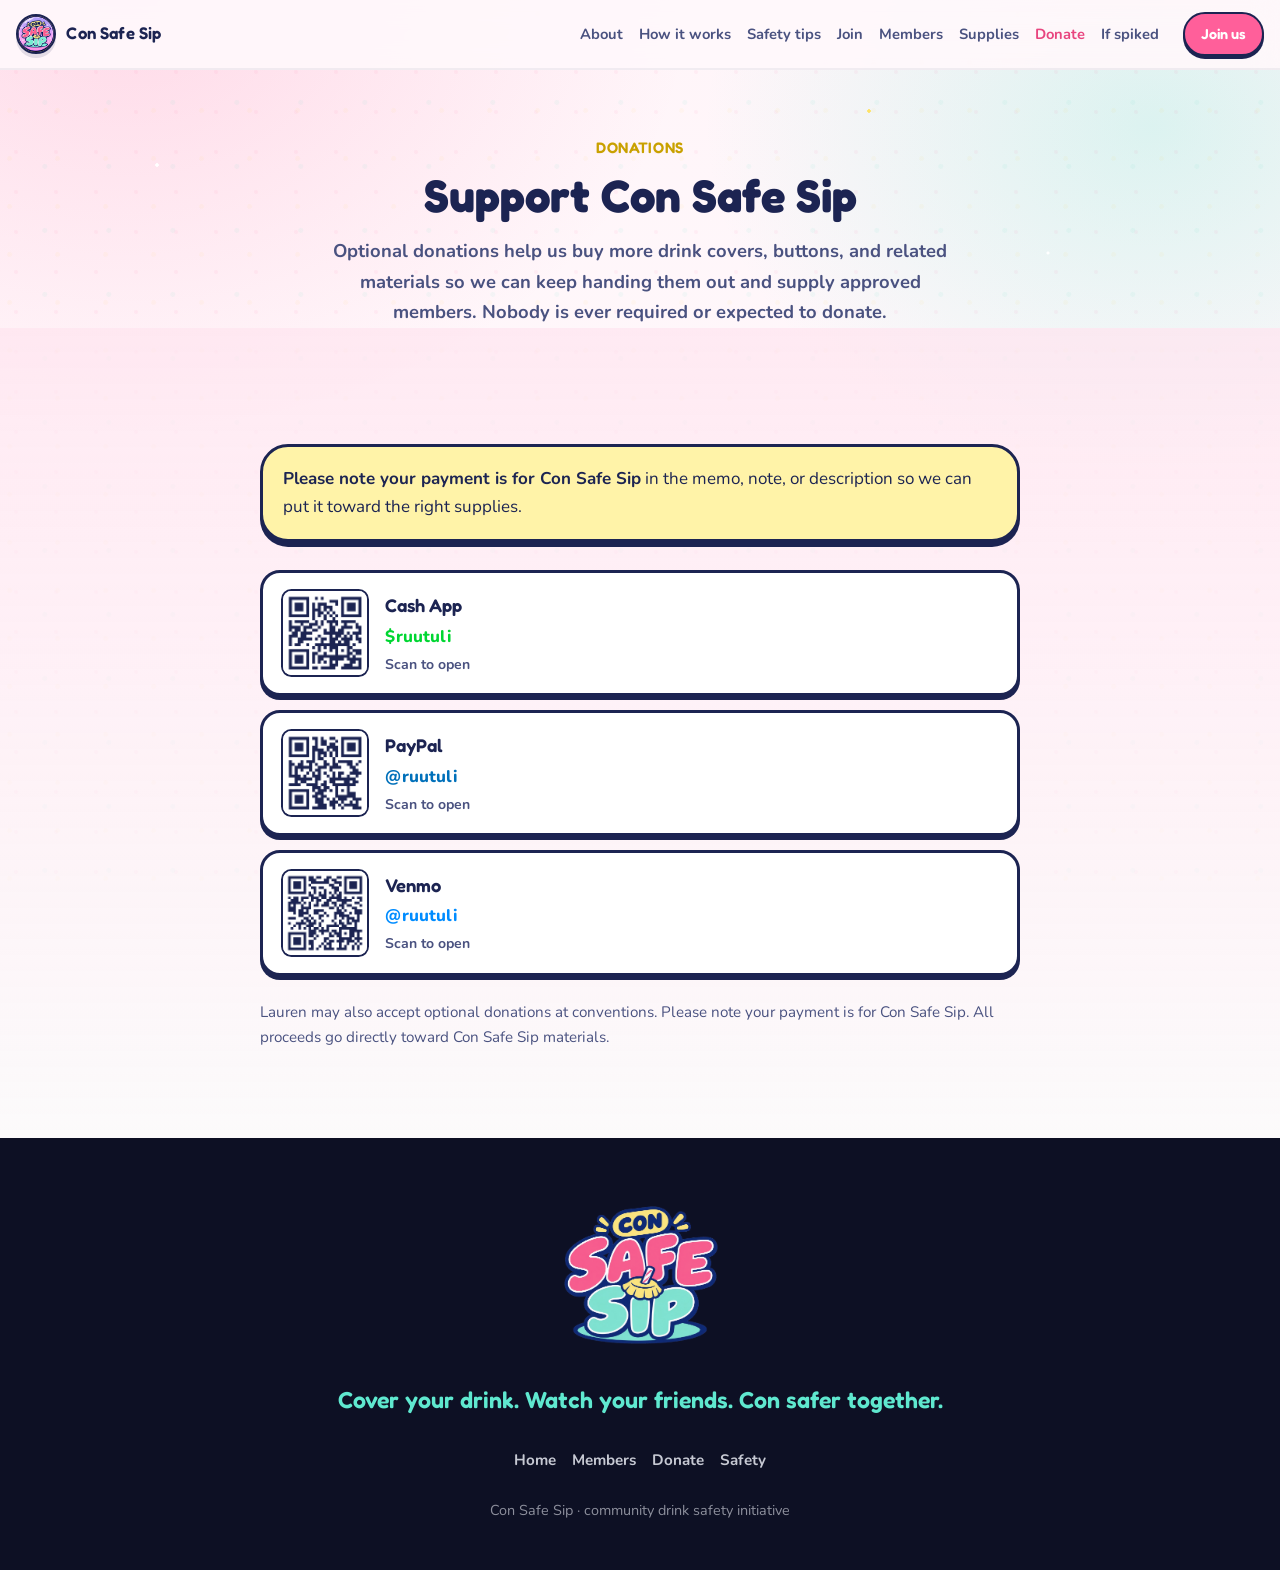
==== donations.html @ b52714ce "Initial commit of ConSafeSip site. EOF  Co-authored-by: Cursor <cursoragent@cursor.com>" ====
<!DOCTYPE html>
<html lang="en">
  <head>
    <meta charset="UTF-8" />
    <meta name="viewport" content="width=device-width, initial-scale=1, viewport-fit=cover" />
    <title>Donate to Con Safe Sip — Cash App, PayPal &amp; Venmo</title>
    <meta
      name="description"
      content="Support Con Safe Sip with optional donations via Cash App, PayPal, or Venmo ($ruutuli / @ruutuli). Please note your gift is for Con Safe Sip."
    />
    <meta
      name="keywords"
      content="Con Safe Sip donate, drink cover donation, Cash App ruutuli, PayPal ruutuli, Venmo ruutuli"
    />
    <meta name="author" content="Con Safe Sip" />
    <meta name="robots" content="index, follow, max-image-preview:large" />
    <meta name="theme-color" content="#ff5f9a" />
    <link rel="canonical" href="donations.html" />
    <link rel="icon" href="assets/logo-button.jpg" type="image/jpeg" />
    <link rel="apple-touch-icon" href="assets/logo-button.jpg" />

    <meta property="og:type" content="website" />
    <meta property="og:site_name" content="Con Safe Sip" />
    <meta property="og:locale" content="en_US" />
    <meta property="og:title" content="Donate to Con Safe Sip" />
    <meta
      property="og:description"
      content="Optional donations via Cash App, PayPal, or Venmo help buy drink covers and buttons. Please note your payment is for Con Safe Sip."
    />
    <meta property="og:url" content="donations.html" />
    <meta property="og:image" content="assets/logo-button.jpg" />
    <meta property="og:image:alt" content="Con Safe Sip official button logo" />

    <meta name="twitter:card" content="summary_large_image" />
    <meta name="twitter:title" content="Donate to Con Safe Sip" />
    <meta
      name="twitter:description"
      content="Support free drink covers through Cash App, PayPal, or Venmo. Note your gift for Con Safe Sip."
    />
    <meta name="twitter:image" content="assets/logo-button.jpg" />

    <link rel="preconnect" href="https://fonts.googleapis.com" />
    <link rel="preconnect" href="https://fonts.gstatic.com" crossorigin />
    <link
      href="https://fonts.googleapis.com/css2?family=Fredoka:wght@500;600;700&family=Nunito:wght@400;600;700;800&display=swap"
      rel="stylesheet"
    />
    <link rel="stylesheet" href="styles.css" />

    <script type="application/ld+json">
      {
        "@context": "https://schema.org",
        "@type": "WebPage",
        "name": "Donate to Con Safe Sip",
        "url": "donations.html",
        "description": "Optional donations via Cash App, PayPal, or Venmo help purchase drink covers, buttons, and related materials.",
        "isPartOf": {
          "@type": "WebSite",
          "name": "Con Safe Sip",
          "url": "index.html"
        }
      }
    </script>
  </head>
  <body>
    <a class="skip-link" href="#main">Skip to content</a>
    <div class="bg-glow" aria-hidden="true"></div>
    <div class="sparkles" aria-hidden="true"></div>

    <header class="site-header">
      <a class="brand-lockup" href="index.html">
        <img
          src="assets/logo-button.jpg"
          alt="Con Safe Sip"
          width="44"
          height="44"
          class="brand-lockup__mark"
        />
        <span class="brand-lockup__name">Con Safe Sip</span>
      </a>
      <button
        class="nav-toggle"
        type="button"
        aria-expanded="false"
        aria-controls="site-nav"
        aria-label="Open menu"
      >
        <span class="nav-toggle__bar" aria-hidden="true"></span>
        <span class="nav-toggle__bar" aria-hidden="true"></span>
        <span class="nav-toggle__bar" aria-hidden="true"></span>
      </button>
      <nav class="site-nav" id="site-nav" aria-label="Primary">
        <a href="index.html#about">About</a>
        <a href="index.html#how">How it works</a>
        <a href="index.html#tips">Safety tips</a>
        <a href="index.html#join">Join</a>
        <a href="members.html">Members</a>
        <a href="index.html#supplies">Supplies</a>
        <a href="donations.html" aria-current="page">Donate</a>
        <a href="index.html#safety">If spiked</a>
      </nav>
      <a class="btn btn--sm btn--pink header-cta" href="index.html#join"
        >Join us</a
      >
    </header>

    <main id="main">
      <section class="page-hero" id="top">
        <p class="eyebrow eyebrow--yellow">Donations</p>
        <h1>Support Con Safe Sip</h1>
        <p class="lead page-hero__lede">
          Optional donations help us buy more drink covers, buttons, and
          related materials so we can keep handing them out and supply approved
          members. Nobody is ever required or expected to donate.
        </p>
      </section>

      <section class="section section--blush">
        <div class="section__inner">
          <aside class="callout callout--note">
            <p>
              <strong>Please note your payment is for Con Safe Sip</strong> in
              the memo, note, or description so we can put it toward the right
              supplies.
            </p>
          </aside>

          <ul class="pay-list">
            <li>
              <a
                class="pay-link pay-link--cashapp"
                href="https://cash.app/$ruutuli"
                target="_blank"
                rel="noopener noreferrer"
              >
                <img
                  class="pay-link__qr"
                  src="assets/qr-cashapp.png"
                  alt="QR code for Cash App $ruutuli"
                  width="120"
                  height="120"
                  decoding="async"
                />
                <span class="pay-link__text">
                  <span class="pay-link__app">Cash App</span>
                  <span class="pay-link__handle">$ruutuli</span>
                  <span class="pay-link__scan">Scan to open</span>
                </span>
              </a>
            </li>
            <li>
              <a
                class="pay-link pay-link--paypal"
                href="https://paypal.me/ruutuli"
                target="_blank"
                rel="noopener noreferrer"
              >
                <img
                  class="pay-link__qr"
                  src="assets/qr-paypal.png"
                  alt="QR code for PayPal ruutuli"
                  width="120"
                  height="120"
                  decoding="async"
                />
                <span class="pay-link__text">
                  <span class="pay-link__app">PayPal</span>
                  <span class="pay-link__handle">@ruutuli</span>
                  <span class="pay-link__scan">Scan to open</span>
                </span>
              </a>
            </li>
            <li>
              <a
                class="pay-link pay-link--venmo"
                href="https://venmo.com/u/ruutuli"
                target="_blank"
                rel="noopener noreferrer"
              >
                <img
                  class="pay-link__qr"
                  src="assets/qr-venmo.png"
                  alt="QR code for Venmo @ruutuli"
                  width="120"
                  height="120"
                  decoding="async"
                />
                <span class="pay-link__text">
                  <span class="pay-link__app">Venmo</span>
                  <span class="pay-link__handle">@ruutuli</span>
                  <span class="pay-link__scan">Scan to open</span>
                </span>
              </a>
            </li>
          </ul>

          <p class="fineprint">
            Lauren may also accept optional donations at conventions. Please
            note your payment is for Con Safe Sip. All proceeds go directly
            toward Con Safe Sip materials.
          </p>
        </div>
      </section>
    </main>

    <footer class="site-footer">
      <img
        class="site-footer__logo"
        src="assets/logo-wordmark.png"
        alt="Con Safe Sip"
        width="220"
        height="220"
        decoding="async"
      />
      <p class="site-footer__tagline">
        Cover your drink. Watch your friends. Con safer together.
      </p>
      <nav class="footer-nav" aria-label="Footer">
        <a href="index.html">Home</a>
        <a href="members.html">Members</a>
        <a href="donations.html">Donate</a>
        <a href="index.html#safety">Safety</a>
      </nav>
      <p class="site-footer__credit">
        Con Safe Sip · community drink safety initiative
      </p>
    </footer>

    <script src="script.js"></script>
  </body>
</html>
---- styles.css ----
:root {
  --pink: #ff5f9a;
  --pink-deep: #e8457f;
  --mint: #5fe8cf;
  --mint-deep: #2cc9b0;
  --yellow: #ffe056;
  --yellow-soft: #fff3a8;
  --navy: #1c2452;
  --navy-soft: #2a3368;
  --ink: #1c2452;
  --ink-muted: #4a5280;
  --cream: #fff8fb;
  --blush: #ffe4ef;
  --mint-wash: #e4fff8;
  --white: #ffffff;
  --shadow: 0 18px 40px rgba(28, 36, 82, 0.12);
  --radius: 1.75rem;
  --font-display: "Fredoka", system-ui, sans-serif;
  --font-body: "Nunito", system-ui, sans-serif;
}

*,
*::before,
*::after {
  box-sizing: border-box;
}

html {
  scroll-behavior: smooth;
  -webkit-text-size-adjust: 100%;
  text-size-adjust: 100%;
}

body {
  margin: 0;
  min-height: 100vh;
  font-family: var(--font-body);
  font-size: 1.0625rem;
  line-height: 1.65;
  color: var(--ink);
  background:
    radial-gradient(ellipse 80% 50% at 10% 0%, rgba(255, 95, 154, 0.18), transparent 55%),
    radial-gradient(ellipse 70% 45% at 90% 8%, rgba(95, 232, 207, 0.22), transparent 50%),
    radial-gradient(ellipse 60% 40% at 50% 100%, rgba(255, 224, 86, 0.16), transparent 55%),
    linear-gradient(180deg, #fff5f9 0%, var(--cream) 35%, #f3fffb 100%);
  overflow-x: hidden;
}

body.nav-open {
  overflow: hidden;
}

.skip-link {
  position: absolute;
  left: 1rem;
  top: -100px;
  z-index: 100;
  padding: 0.65rem 1rem;
  background: var(--navy);
  color: #fff;
  font-weight: 700;
  text-decoration: none;
  border-radius: 0.75rem;
}

.skip-link:focus {
  top: 1rem;
  color: #fff;
}

img {
  max-width: 100%;
  height: auto;
  display: block;
}

a {
  color: var(--pink-deep);
  text-decoration-thickness: 2px;
  text-underline-offset: 0.2em;
}

a:hover {
  color: var(--navy);
}

.bg-glow {
  position: fixed;
  inset: 0;
  pointer-events: none;
  z-index: -2;
  background-image:
    radial-gradient(circle at 20% 30%, rgba(255, 224, 86, 0.08) 0 2px, transparent 3px),
    radial-gradient(circle at 70% 60%, rgba(95, 232, 207, 0.1) 0 2px, transparent 3px),
    radial-gradient(circle at 40% 80%, rgba(255, 95, 154, 0.08) 0 1.5px, transparent 2.5px);
  background-size: 48px 48px, 64px 64px, 40px 40px;
  opacity: 0.7;
}

.sparkles {
  position: fixed;
  inset: 0;
  pointer-events: none;
  z-index: -1;
  background:
    radial-gradient(circle, #fff 0 1.5px, transparent 2px) 12% 18% / 8px 8px no-repeat,
    radial-gradient(circle, #fff 0 1px, transparent 2px) 82% 28% / 6px 6px no-repeat,
    radial-gradient(circle, rgba(255, 224, 86, 0.9) 0 1.5px, transparent 2px) 68% 12% / 8px 8px no-repeat;
  animation: twinkle 4.5s ease-in-out infinite;
}

@keyframes twinkle {
  0%,
  100% {
    opacity: 0.45;
  }
  50% {
    opacity: 0.9;
  }
}

/* Header */
.site-header {
  position: sticky;
  top: 0;
  z-index: 40;
  display: flex;
  flex-wrap: wrap;
  align-items: center;
  gap: 0.65rem 1rem;
  padding: 0.75rem clamp(1rem, 3vw, 2rem);
  padding-top: max(0.75rem, env(safe-area-inset-top));
  padding-left: max(1rem, env(safe-area-inset-left));
  padding-right: max(1rem, env(safe-area-inset-right));
  background: rgba(255, 248, 251, 0.92);
  backdrop-filter: blur(12px);
  border-bottom: 2px solid rgba(28, 36, 82, 0.06);
}

.brand-lockup {
  display: inline-flex;
  align-items: center;
  gap: 0.65rem;
  text-decoration: none;
  color: var(--navy);
  flex-shrink: 0;
  min-height: 44px;
}

.brand-lockup:hover {
  color: var(--pink-deep);
}

.brand-lockup__mark {
  width: 2.5rem;
  height: 2.5rem;
  border-radius: 50%;
  object-fit: cover;
  border: 2px solid var(--navy);
  box-shadow: 0 4px 0 rgba(28, 36, 82, 0.12);
}

.brand-lockup__name {
  font-family: var(--font-display);
  font-weight: 600;
  font-size: 1.05rem;
  letter-spacing: 0.01em;
}

.nav-toggle {
  display: inline-flex;
  flex-direction: column;
  justify-content: center;
  gap: 5px;
  width: 44px;
  height: 44px;
  margin-left: auto;
  padding: 0;
  border: 2px solid var(--navy);
  border-radius: 12px;
  background: var(--white);
  box-shadow: 0 3px 0 var(--navy);
  cursor: pointer;
}

.nav-toggle__bar {
  display: block;
  width: 18px;
  height: 2.5px;
  margin: 0 auto;
  background: var(--navy);
  border-radius: 2px;
  transition: transform 0.2s ease, opacity 0.2s ease;
}

.site-header.is-nav-open .nav-toggle__bar:nth-child(1) {
  transform: translateY(7.5px) rotate(45deg);
}

.site-header.is-nav-open .nav-toggle__bar:nth-child(2) {
  opacity: 0;
}

.site-header.is-nav-open .nav-toggle__bar:nth-child(3) {
  transform: translateY(-7.5px) rotate(-45deg);
}

.site-nav {
  display: none;
  flex-direction: column;
  gap: 0.15rem;
  width: 100%;
  order: 3;
  padding: 0.35rem 0 0.5rem;
}

.site-header.is-nav-open .site-nav {
  display: flex;
}

.site-nav a {
  font-weight: 700;
  font-size: 1.05rem;
  color: var(--ink-muted);
  text-decoration: none;
  min-height: 44px;
  display: flex;
  align-items: center;
  padding: 0.35rem 0.5rem;
  border-radius: 0.75rem;
}

.site-nav a:hover,
.site-nav a[aria-current="page"] {
  color: var(--pink-deep);
  background: rgba(255, 95, 154, 0.08);
}

.header-cta {
  display: none;
}

@media (min-width: 900px) {
  .site-header {
    flex-wrap: nowrap;
  }

  .nav-toggle {
    display: none;
  }

  .site-nav {
    display: flex;
    flex-direction: row;
    align-items: center;
    width: auto;
    order: 0;
    margin-left: auto;
    margin-right: 0.5rem;
    padding: 0;
    gap: 0.35rem 1rem;
  }

  .site-nav a {
    font-size: 0.92rem;
    min-height: auto;
    padding: 0.25rem 0;
  }

  .site-nav a:hover,
  .site-nav a[aria-current="page"] {
    background: transparent;
  }

  .header-cta {
    display: inline-flex;
  }
}

@media (max-width: 380px) {
  .brand-lockup__name {
    font-size: 0.95rem;
  }
}

/* Buttons */
.btn {
  display: inline-flex;
  align-items: center;
  justify-content: center;
  gap: 0.4rem;
  min-height: 44px;
  padding: 0.85rem 1.45rem;
  border-radius: 999px;
  font-family: var(--font-display);
  font-weight: 600;
  font-size: 1rem;
  text-decoration: none;
  border: 3px solid var(--navy);
  box-shadow: 0 4px 0 var(--navy);
  transition: transform 0.15s ease, box-shadow 0.15s ease;
  cursor: pointer;
  touch-action: manipulation;
}

.btn:hover {
  transform: translateY(-2px);
  box-shadow: 0 6px 0 var(--navy);
  color: inherit;
}

.btn:active {
  transform: translateY(2px);
  box-shadow: 0 2px 0 var(--navy);
}

.btn--sm {
  padding: 0.5rem 1rem;
  font-size: 0.9rem;
  border-width: 2px;
  box-shadow: 0 3px 0 var(--navy);
}

.btn--pink {
  background: var(--pink);
  color: var(--white);
}

.btn--pink:hover {
  color: var(--white);
}

.btn--ghost {
  background: var(--white);
  color: var(--navy);
}

/* Hero */
.hero {
  display: grid;
  gap: 1.5rem;
  align-items: center;
  min-height: calc(100svh - 4.25rem);
  padding: clamp(1.5rem, 5vw, 3.5rem) clamp(1.25rem, 4vw, 3rem);
  padding-bottom: max(clamp(1.5rem, 5vw, 3.5rem), env(safe-area-inset-bottom));
  max-width: 1120px;
  margin: 0 auto;
}

.hero__visual {
  display: flex;
  justify-content: center;
  position: relative;
}

.hero__visual::before {
  content: "";
  position: absolute;
  width: min(88%, 420px);
  aspect-ratio: 1;
  border-radius: 50%;
  background: radial-gradient(
    circle,
    rgba(255, 95, 154, 0.28),
    rgba(95, 232, 207, 0.18) 55%,
    transparent 72%
  );
  filter: blur(18px);
  animation: pulse-glow 5s ease-in-out infinite;
}

@keyframes pulse-glow {
  0%,
  100% {
    transform: scale(1);
    opacity: 0.8;
  }
  50% {
    transform: scale(1.08);
    opacity: 1;
  }
}

.hero__logo {
  position: relative;
  width: min(82vw, 380px);
  border-radius: 50%;
  border: 4px solid var(--navy);
  box-shadow:
    0 12px 0 rgba(28, 36, 82, 0.15),
    var(--shadow);
  animation: float-in 0.9s cubic-bezier(0.22, 1, 0.36, 1) both;
}

@keyframes float-in {
  from {
    opacity: 0;
    transform: translateY(24px) scale(0.94);
  }
  to {
    opacity: 1;
    transform: translateY(0) scale(1);
  }
}

.hero__copy {
  text-align: center;
  animation: rise-in 0.85s 0.15s cubic-bezier(0.22, 1, 0.36, 1) both;
}

@keyframes rise-in {
  from {
    opacity: 0;
    transform: translateY(18px);
  }
  to {
    opacity: 1;
    transform: translateY(0);
  }
}

.hero__brand {
  margin: 0 0 0.35rem;
  font-family: var(--font-display);
  font-size: clamp(2.4rem, 8vw, 3.75rem);
  font-weight: 700;
  line-height: 1.05;
  letter-spacing: -0.02em;
  background: linear-gradient(120deg, var(--pink) 0%, #ff7eb8 40%, var(--mint-deep) 100%);
  -webkit-background-clip: text;
  background-clip: text;
  color: transparent;
  -webkit-text-stroke: 0.5px rgba(28, 36, 82, 0.08);
}

.hero__headline {
  margin: 0 0 0.85rem;
  font-family: var(--font-display);
  font-size: clamp(1.35rem, 4vw, 1.85rem);
  font-weight: 600;
  line-height: 1.25;
  color: var(--navy);
}

.hero__lede {
  margin: 0 auto 1.5rem;
  max-width: 34rem;
  color: var(--ink-muted);
  font-size: 1.08rem;
}

.hero__actions {
  display: flex;
  flex-wrap: wrap;
  gap: 0.75rem;
  justify-content: center;
}

.hero__actions .btn {
  flex: 1 1 auto;
  min-width: min(100%, 10.5rem);
}

@media (min-width: 860px) {
  .hero {
    grid-template-columns: 0.95fr 1.05fr;
    gap: 2.5rem;
    text-align: left;
  }

  .hero__copy {
    text-align: left;
  }

  .hero__lede {
    margin-left: 0;
  }

  .hero__actions {
    justify-content: flex-start;
  }

  .hero__actions .btn {
    flex: 0 1 auto;
  }

  .hero__logo {
    width: min(100%, 420px);
  }
}

/* Sections */
.section {
  padding: clamp(3.5rem, 8vw, 5.5rem) clamp(1.25rem, 4vw, 3rem);
}

.section__inner {
  max-width: 760px;
  margin: 0 auto;
}

.section__inner--narrow {
  max-width: 620px;
}

.section--mint {
  background: linear-gradient(180deg, rgba(228, 255, 248, 0.85), rgba(255, 248, 251, 0.4));
}

.section--blush {
  background: linear-gradient(180deg, rgba(255, 228, 239, 0.7), rgba(255, 248, 251, 0.5));
}

.section--safety {
  background: linear-gradient(180deg, var(--navy) 0%, var(--navy-soft) 100%);
  color: #f5f7ff;
}

.section--safety .eyebrow {
  color: var(--yellow);
}

.section--safety h2,
.section--safety .lead {
  color: #fff;
}

.section--safety p,
.section--safety li {
  color: rgba(245, 247, 255, 0.9);
}

.eyebrow {
  display: inline-block;
  margin: 0 0 0.65rem;
  font-family: var(--font-display);
  font-weight: 600;
  font-size: 0.95rem;
  letter-spacing: 0.04em;
  text-transform: uppercase;
}

.eyebrow--pink {
  color: var(--pink-deep);
}

.eyebrow--mint {
  color: var(--mint-deep);
}

.eyebrow--yellow {
  color: #c9a100;
}

.eyebrow--navy {
  color: var(--navy);
}

.section h2 {
  margin: 0 0 0.85rem;
  font-family: var(--font-display);
  font-size: clamp(1.85rem, 4.5vw, 2.55rem);
  font-weight: 650;
  line-height: 1.15;
  color: var(--navy);
}

.lead {
  font-size: 1.15rem;
  font-weight: 700;
  color: var(--ink-muted);
  margin: 0 0 1.25rem;
}

.section p {
  margin: 0 0 1rem;
}

.section p:last-child {
  margin-bottom: 0;
}

/* Steps */
.steps {
  list-style: none;
  margin: 1.75rem 0;
  padding: 0;
  display: grid;
  gap: 0.9rem;
}

.steps li {
  display: grid;
  grid-template-columns: auto 1fr;
  gap: 0.9rem;
  align-items: start;
}

.steps__num {
  display: grid;
  place-items: center;
  width: 2.35rem;
  height: 2.35rem;
  border-radius: 50%;
  background: var(--pink);
  color: var(--white);
  font-family: var(--font-display);
  font-weight: 700;
  border: 2px solid var(--navy);
  box-shadow: 0 3px 0 var(--navy);
  flex-shrink: 0;
}

.steps p {
  margin: 0.35rem 0 0;
}

.callout {
  margin-top: 1.75rem;
  padding: 1.15rem 1.25rem;
  border-radius: var(--radius);
  background: var(--white);
  border: 3px solid var(--navy);
  box-shadow: 0 5px 0 var(--navy);
}

.callout p {
  margin: 0;
}

/* Join list */
.join-dms {
  display: grid;
  grid-template-columns: repeat(auto-fit, minmax(min(100%, 240px), 1fr));
  gap: 0.85rem;
  margin: 0 0 1.75rem;
}

.join-dm {
  display: flex;
  align-items: center;
  gap: 1rem;
  min-height: 56px;
  padding: 1rem 1.1rem;
  text-decoration: none;
  color: var(--navy);
  background: var(--white);
  border: 3px solid var(--navy);
  border-radius: 1.25rem;
  box-shadow: 0 4px 0 var(--navy);
  transition: transform 0.15s ease, box-shadow 0.15s ease;
  touch-action: manipulation;
}

.join-dm:hover {
  transform: translateY(-2px);
  box-shadow: 0 6px 0 var(--navy);
  color: var(--navy);
}

.join-dm__qr {
  width: 5.5rem;
  height: 5.5rem;
  flex-shrink: 0;
  border-radius: 0.65rem;
  border: 2px solid var(--navy);
  background: #fff;
}

.join-dm__text {
  display: flex;
  flex-direction: column;
  gap: 0.15rem;
  min-width: 0;
}

.join-dm__label {
  font-family: var(--font-display);
  font-weight: 600;
  font-size: 1.15rem;
  color: var(--pink-deep);
}

.join-dm__handle {
  font-weight: 800;
  color: var(--mint-deep);
}

.join-dm__scan {
  font-size: 0.88rem;
  font-weight: 700;
  color: var(--ink-muted);
}

.join-list {
  margin: 1.5rem 0 0;
  padding: 0;
  list-style: none;
  counter-reset: join;
  display: grid;
  gap: 0.85rem;
}

.join-list li {
  counter-increment: join;
  position: relative;
  padding: 1rem 1.1rem 1rem 3.4rem;
  background: var(--white);
  border: 2.5px solid var(--navy);
  border-radius: 1.25rem;
  box-shadow: 0 4px 0 rgba(28, 36, 82, 0.1);
}

.join-list li::before {
  content: counter(join);
  position: absolute;
  left: 0.85rem;
  top: 50%;
  transform: translateY(-50%);
  width: 1.9rem;
  height: 1.9rem;
  display: grid;
  place-items: center;
  border-radius: 50%;
  background: var(--mint);
  border: 2px solid var(--navy);
  font-family: var(--font-display);
  font-weight: 700;
  font-size: 0.95rem;
  color: var(--navy);
}

/* Supplies — interactive list uses card treatment */
.supply-list {
  list-style: none;
  margin: 1.75rem 0 1.25rem;
  padding: 0;
  display: grid;
  gap: 0.85rem;
}

.supply-list a {
  display: block;
  padding: 1.1rem 1.2rem;
  text-decoration: none;
  color: inherit;
  background: var(--white);
  border: 2.5px solid var(--navy);
  border-radius: 1.25rem;
  box-shadow: 0 4px 0 var(--navy);
  transition: transform 0.15s ease, box-shadow 0.15s ease;
}

.supply-list a:hover {
  transform: translateY(-2px);
  box-shadow: 0 6px 0 var(--navy);
  color: inherit;
}

.supply-list__title {
  display: block;
  font-family: var(--font-display);
  font-weight: 600;
  font-size: 1.08rem;
  color: var(--pink-deep);
  margin-bottom: 0.3rem;
}

.supply-list__price {
  display: block;
  font-weight: 800;
  font-size: 0.98rem;
  color: var(--navy);
  margin-bottom: 0.35rem;
}

.supply-list__desc {
  display: block;
  color: var(--ink-muted);
  font-size: 0.98rem;
}

.fineprint {
  font-size: 0.95rem;
  color: var(--ink-muted);
}

.donate-cta {
  margin-top: 1.5rem !important;
}

/* Donation page */
.page-hero {
  padding: clamp(2.5rem, 6vw, 4rem) clamp(1.25rem, 4vw, 3rem) 0;
  text-align: center;
  max-width: 720px;
  margin: 0 auto;
}

.page-hero h1 {
  margin: 0 0 0.85rem;
  font-family: var(--font-display);
  font-size: clamp(2rem, 5vw, 2.85rem);
  font-weight: 700;
  line-height: 1.15;
  color: var(--navy);
}

.page-hero__lede {
  margin-bottom: 0;
}

.callout--note {
  background: var(--yellow-soft);
  margin-bottom: 1.75rem;
}

.pay-list {
  list-style: none;
  margin: 0 0 1.5rem;
  padding: 0;
  display: grid;
  gap: 0.85rem;
}

.pay-link {
  display: flex;
  align-items: center;
  gap: 1rem;
  min-height: 56px;
  padding: 1rem 1.15rem;
  text-decoration: none;
  color: var(--navy);
  background: var(--white);
  border: 3px solid var(--navy);
  border-radius: 1.25rem;
  box-shadow: 0 4px 0 var(--navy);
  transition: transform 0.15s ease, box-shadow 0.15s ease;
  touch-action: manipulation;
}

.pay-link:hover {
  transform: translateY(-2px);
  box-shadow: 0 6px 0 var(--navy);
  color: var(--navy);
}

.pay-link__qr {
  width: 5.5rem;
  height: 5.5rem;
  flex-shrink: 0;
  border-radius: 0.65rem;
  border: 2px solid var(--navy);
  background: #fff;
}

.pay-link__text {
  display: flex;
  flex-direction: column;
  gap: 0.15rem;
  min-width: 0;
}

.pay-link__app {
  font-family: var(--font-display);
  font-weight: 600;
  font-size: 1.15rem;
}

.pay-link__handle {
  font-weight: 800;
  font-size: 1.05rem;
  letter-spacing: 0.01em;
}

.pay-link__scan {
  font-size: 0.88rem;
  font-weight: 700;
  color: var(--ink-muted);
}

.pay-link--cashapp .pay-link__handle {
  color: #00d632;
}

.pay-link--paypal .pay-link__handle {
  color: #0070ba;
}

.pay-link--venmo .pay-link__handle {
  color: #008cff;
}

/* Members */
.member-list {
  list-style: none;
  margin: 0 0 1.75rem;
  padding: 0;
  display: grid;
  gap: 0.85rem;
}

.member-link {
  display: flex;
  flex-wrap: nowrap;
  align-items: center;
  justify-content: flex-start;
  gap: 1rem;
  min-height: 56px;
  padding: 1.1rem 1.2rem;
  text-decoration: none;
  color: var(--navy);
  background: var(--white);
  border: 3px solid var(--navy);
  border-radius: 1.25rem;
  box-shadow: 0 4px 0 var(--navy);
  transition: transform 0.15s ease, box-shadow 0.15s ease;
  touch-action: manipulation;
}

.member-link:hover {
  transform: translateY(-2px);
  box-shadow: 0 6px 0 var(--navy);
  color: var(--navy);
}

.member-link__qr {
  width: 4.75rem;
  height: 4.75rem;
  flex-shrink: 0;
  border-radius: 0.65rem;
  border: 2px solid var(--navy);
  background: #fff;
}

.member-link__body {
  display: flex;
  flex-direction: column;
  gap: 0.25rem;
  min-width: 0;
}

.member-link__name {
  font-family: var(--font-display);
  font-weight: 600;
  font-size: 1.35rem;
  color: var(--pink-deep);
}

.member-link__meta {
  display: flex;
  flex-wrap: wrap;
  align-items: center;
  gap: 0.55rem 0.85rem;
  font-weight: 700;
}

.member-link__aka {
  color: var(--ink-muted);
}

.member-link__ig {
  color: var(--mint-deep);
}

/* Safety tips */
.tips-list {
  margin: 0.75rem 0 1.25rem;
  padding-left: 1.25rem;
  display: grid;
  gap: 0.65rem;
}

.tips-list li::marker {
  color: var(--pink-deep);
}

/* Safety */
.safety-list {
  margin: 0.5rem 0 1.25rem;
  padding-left: 1.25rem;
  display: grid;
  gap: 0.45rem;
}

.safety-list li::marker {
  color: var(--yellow);
}

/* Reveal on scroll */
.reveal {
  opacity: 0;
  transform: translateY(22px);
  transition:
    opacity 0.7s cubic-bezier(0.22, 1, 0.36, 1),
    transform 0.7s cubic-bezier(0.22, 1, 0.36, 1);
}

.reveal.is-visible {
  opacity: 1;
  transform: translateY(0);
}

/* Footer */
.site-footer {
  padding: 3.5rem 1.5rem max(3rem, env(safe-area-inset-bottom));
  text-align: center;
  background: #0d1024;
  color: #f5f7ff;
}

.site-footer__logo {
  width: min(200px, 55vw);
  margin: 0 auto 1.25rem;
  mix-blend-mode: screen;
}

.site-footer__tagline {
  margin: 0 0 0.75rem;
  font-family: var(--font-display);
  font-size: clamp(1.15rem, 3vw, 1.45rem);
  font-weight: 600;
  color: var(--mint);
}

.footer-nav {
  display: flex;
  flex-wrap: wrap;
  justify-content: center;
  gap: 0.35rem 1rem;
  margin: 1.25rem 0 1rem;
}

.footer-nav a {
  color: rgba(245, 247, 255, 0.8);
  font-weight: 700;
  font-size: 0.95rem;
  text-decoration: none;
  min-height: 44px;
  display: inline-flex;
  align-items: center;
}

.footer-nav a:hover {
  color: var(--mint);
}

.site-footer__credit {
  margin: 0;
  font-size: 0.9rem;
  color: rgba(245, 247, 255, 0.55);
}

@media (max-width: 480px) {
  .section {
    padding-left: 1rem;
    padding-right: 1rem;
  }

  .pay-link,
  .member-link,
  .supply-list a,
  .join-dm {
    padding: 1rem;
  }

  .pay-link {
    flex-direction: row;
    align-items: center;
  }

  .join-list li {
    padding-left: 3.1rem;
  }
}

@media (prefers-reduced-motion: reduce) {
  html {
    scroll-behavior: auto;
  }

  .sparkles,
  .hero__logo,
  .hero__copy,
  .hero__visual::before,
  .reveal {
    animation: none !important;
    transition: none !important;
    opacity: 1;
    transform: none;
  }
}
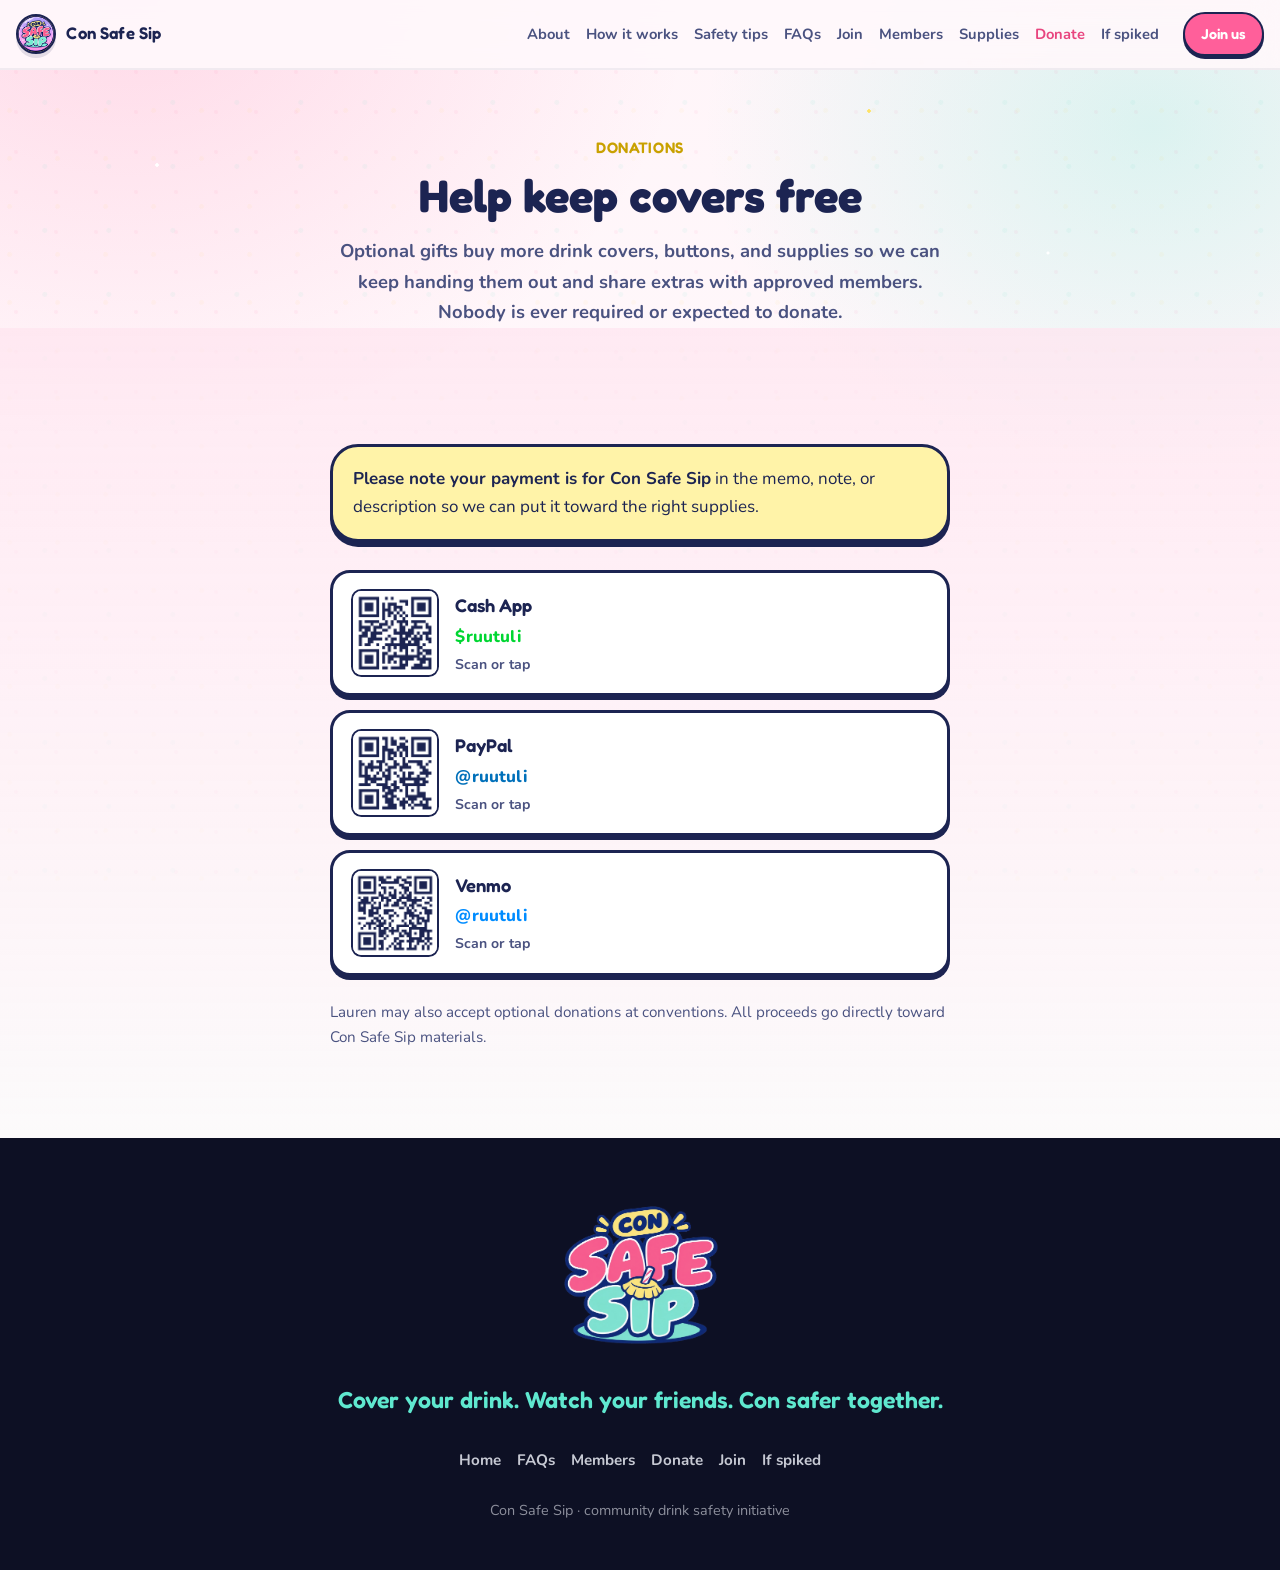
==== commit d7d715c6: "Add FAQs section and update donations page content - Introduced a new FAQs page linked from donation" ====
--- a/donations.html
+++ b/donations.html
@@ -93,6 +93,7 @@
         <a href="index.html#about">About</a>
         <a href="index.html#how">How it works</a>
         <a href="index.html#tips">Safety tips</a>
+        <a href="faqs.html">FAQs</a>
         <a href="index.html#join">Join</a>
         <a href="members.html">Members</a>
         <a href="index.html#supplies">Supplies</a>
@@ -107,16 +108,16 @@
     <main id="main">
       <section class="page-hero" id="top">
         <p class="eyebrow eyebrow--yellow">Donations</p>
-        <h1>Support Con Safe Sip</h1>
+        <h1>Help keep covers free</h1>
         <p class="lead page-hero__lede">
-          Optional donations help us buy more drink covers, buttons, and
-          related materials so we can keep handing them out and supply approved
-          members. Nobody is ever required or expected to donate.
+          Optional gifts buy more drink covers, buttons, and supplies so we can
+          keep handing them out and share extras with approved members. Nobody
+          is ever required or expected to donate.
         </p>
       </section>
 
       <section class="section section--blush">
-        <div class="section__inner">
+        <div class="section__inner section__inner--narrow">
           <aside class="callout callout--note">
             <p>
               <strong>Please note your payment is for Con Safe Sip</strong> in
@@ -144,7 +145,7 @@
                 <span class="pay-link__text">
                   <span class="pay-link__app">Cash App</span>
                   <span class="pay-link__handle">$ruutuli</span>
-                  <span class="pay-link__scan">Scan to open</span>
+                  <span class="pay-link__scan">Scan or tap</span>
                 </span>
               </a>
             </li>
@@ -166,7 +167,7 @@
                 <span class="pay-link__text">
                   <span class="pay-link__app">PayPal</span>
                   <span class="pay-link__handle">@ruutuli</span>
-                  <span class="pay-link__scan">Scan to open</span>
+                  <span class="pay-link__scan">Scan or tap</span>
                 </span>
               </a>
             </li>
@@ -188,16 +189,15 @@
                 <span class="pay-link__text">
                   <span class="pay-link__app">Venmo</span>
                   <span class="pay-link__handle">@ruutuli</span>
-                  <span class="pay-link__scan">Scan to open</span>
+                  <span class="pay-link__scan">Scan or tap</span>
                 </span>
               </a>
             </li>
           </ul>
 
           <p class="fineprint">
-            Lauren may also accept optional donations at conventions. Please
-            note your payment is for Con Safe Sip. All proceeds go directly
-            toward Con Safe Sip materials.
+            Lauren may also accept optional donations at conventions. All
+            proceeds go directly toward Con Safe Sip materials.
           </p>
         </div>
       </section>
@@ -217,9 +217,11 @@
       </p>
       <nav class="footer-nav" aria-label="Footer">
         <a href="index.html">Home</a>
+        <a href="faqs.html">FAQs</a>
         <a href="members.html">Members</a>
         <a href="donations.html">Donate</a>
-        <a href="index.html#safety">Safety</a>
+        <a href="index.html#join">Join</a>
+        <a href="index.html#safety">If spiked</a>
       </nav>
       <p class="site-footer__credit">
         Con Safe Sip · community drink safety initiative
--- a/styles.css
+++ b/styles.css
@@ -513,21 +513,7 @@
 
 .section--safety {
   background: linear-gradient(180deg, var(--navy) 0%, var(--navy-soft) 100%);
-  color: #f5f7ff;
-}
-
-.section--safety .eyebrow {
-  color: var(--yellow);
-}
-
-.section--safety h2,
-.section--safety .lead {
-  color: #fff;
-}
-
-.section--safety p,
-.section--safety li {
-  color: rgba(245, 247, 255, 0.9);
+  color: #ffffff;
 }
 
 .eyebrow {
@@ -563,6 +549,27 @@
   font-weight: 650;
   line-height: 1.15;
   color: var(--navy);
+}
+
+.section--safety h2 {
+  color: #ffffff;
+  font-weight: 700;
+  letter-spacing: 0.01em;
+  text-shadow: none;
+}
+
+.section--safety .lead {
+  color: #ffffff;
+  font-weight: 700;
+}
+
+.section--safety .eyebrow {
+  color: var(--yellow);
+}
+
+.section--safety p,
+.section--safety li {
+  color: #ffffff;
 }
 
 .lead {
@@ -963,6 +970,77 @@
   color: var(--mint-deep);
 }
 
+/* FAQs */
+.faq-list {
+  display: grid;
+  gap: 0.85rem;
+}
+
+.faq-item {
+  background: var(--white);
+  border: 3px solid var(--navy);
+  border-radius: 1.25rem;
+  box-shadow: 0 4px 0 var(--navy);
+  overflow: hidden;
+}
+
+.faq-item summary {
+  list-style: none;
+  cursor: pointer;
+  padding: 1.1rem 1.25rem;
+  font-family: var(--font-display);
+  font-weight: 600;
+  font-size: 1.15rem;
+  line-height: 1.35;
+  color: var(--navy);
+  min-height: 44px;
+  display: flex;
+  align-items: center;
+  justify-content: space-between;
+  gap: 1rem;
+  touch-action: manipulation;
+}
+
+.faq-item summary::-webkit-details-marker {
+  display: none;
+}
+
+.faq-item summary::after {
+  content: "+";
+  flex-shrink: 0;
+  width: 1.75rem;
+  height: 1.75rem;
+  display: grid;
+  place-items: center;
+  border-radius: 999px;
+  background: var(--blush);
+  color: var(--pink-deep);
+  font-family: var(--font-body);
+  font-weight: 800;
+  font-size: 1.25rem;
+  line-height: 1;
+}
+
+.faq-item[open] summary::after {
+  content: "–";
+  background: var(--mint-wash);
+  color: var(--mint-deep);
+}
+
+.faq-item summary:hover {
+  color: var(--pink-deep);
+}
+
+.faq-item p {
+  margin: 0;
+  padding: 0 1.25rem 1.2rem;
+  color: var(--ink-muted);
+}
+
+.faq-item p a {
+  font-weight: 700;
+}
+
 /* Safety tips */
 .tips-list {
   margin: 0.75rem 0 1.25rem;
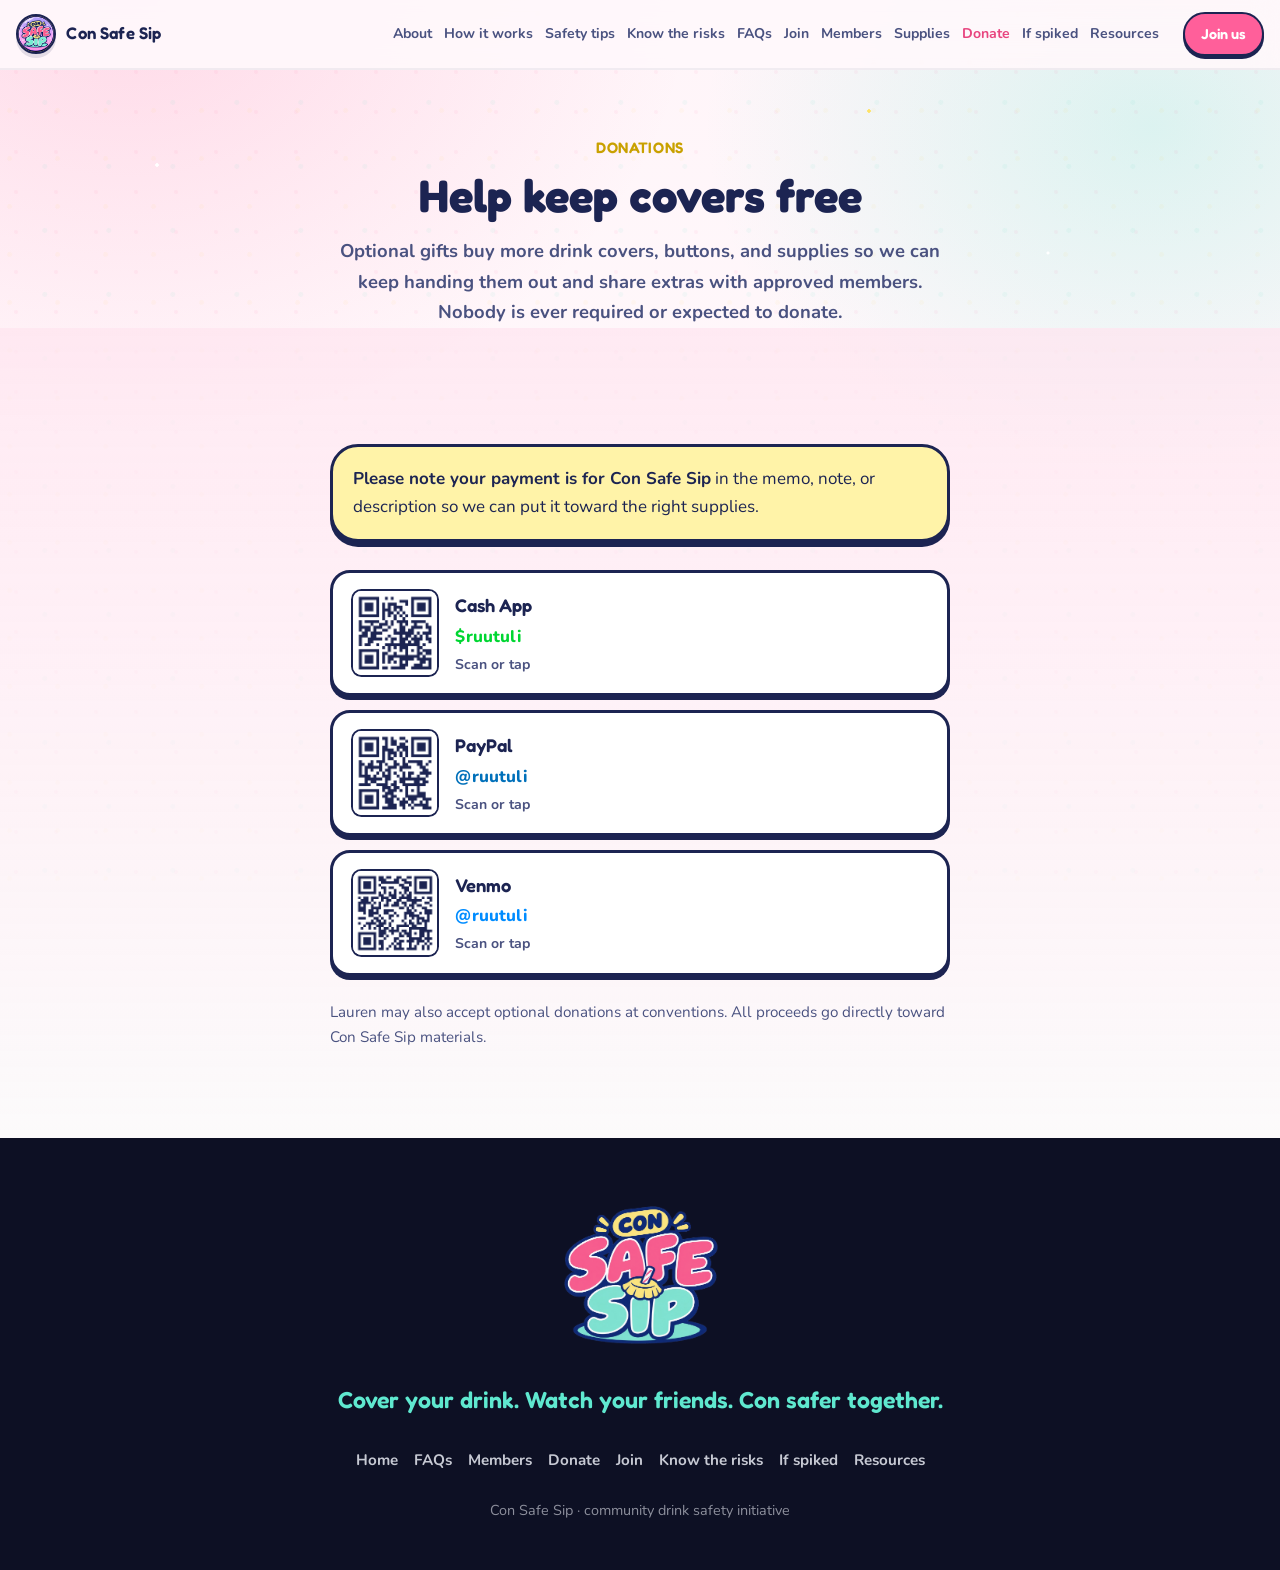
==== commit dbea251e: "Update site URLs and enhance content across multiple pages - Updated canonical links, Open Graph, an" ====
--- a/donations.html
+++ b/donations.html
@@ -15,9 +15,9 @@
     <meta name="author" content="Con Safe Sip" />
     <meta name="robots" content="index, follow, max-image-preview:large" />
     <meta name="theme-color" content="#ff5f9a" />
-    <link rel="canonical" href="donations.html" />
-    <link rel="icon" href="assets/logo-button.jpg" type="image/jpeg" />
-    <link rel="apple-touch-icon" href="assets/logo-button.jpg" />
+    <link rel="canonical" href="https://consafesip.info/donations.html" />
+    <link rel="icon" href="https://consafesip.info/assets/logo-button.jpg" type="image/jpeg" />
+    <link rel="apple-touch-icon" href="https://consafesip.info/assets/logo-button.jpg" />
 
     <meta property="og:type" content="website" />
     <meta property="og:site_name" content="Con Safe Sip" />
@@ -25,11 +25,18 @@
     <meta property="og:title" content="Donate to Con Safe Sip" />
     <meta
       property="og:description"
-      content="Optional donations via Cash App, PayPal, or Venmo help buy drink covers and buttons. Please note your payment is for Con Safe Sip."
-    />
-    <meta property="og:url" content="donations.html" />
-    <meta property="og:image" content="assets/logo-button.jpg" />
-    <meta property="og:image:alt" content="Con Safe Sip official button logo" />
+      content="Optional gifts via Cash App, PayPal, or Venmo help buy free drink covers and buttons. Please note your payment is for Con Safe Sip."
+    />
+    <meta property="og:url" content="https://consafesip.info/donations.html" />
+    <meta property="og:image" content="https://consafesip.info/assets/og-share.jpg" />
+    <meta property="og:image:secure_url" content="https://consafesip.info/assets/og-share.jpg" />
+    <meta property="og:image:type" content="image/jpeg" />
+    <meta property="og:image:width" content="1200" />
+    <meta property="og:image:height" content="630" />
+    <meta
+      property="og:image:alt"
+      content="Con Safe Sip — Cover your drink. Watch your friends."
+    />
 
     <meta name="twitter:card" content="summary_large_image" />
     <meta name="twitter:title" content="Donate to Con Safe Sip" />
@@ -37,7 +44,11 @@
       name="twitter:description"
       content="Support free drink covers through Cash App, PayPal, or Venmo. Note your gift for Con Safe Sip."
     />
-    <meta name="twitter:image" content="assets/logo-button.jpg" />
+    <meta name="twitter:image" content="https://consafesip.info/assets/og-share.jpg" />
+    <meta
+      name="twitter:image:alt"
+      content="Con Safe Sip — Cover your drink. Watch your friends."
+    />
 
     <link rel="preconnect" href="https://fonts.googleapis.com" />
     <link rel="preconnect" href="https://fonts.gstatic.com" crossorigin />
@@ -52,12 +63,12 @@
         "@context": "https://schema.org",
         "@type": "WebPage",
         "name": "Donate to Con Safe Sip",
-        "url": "donations.html",
+        "url": "https://consafesip.info/donations.html",
         "description": "Optional donations via Cash App, PayPal, or Venmo help purchase drink covers, buttons, and related materials.",
         "isPartOf": {
           "@type": "WebSite",
           "name": "Con Safe Sip",
-          "url": "index.html"
+          "url": "https://consafesip.info/"
         }
       }
     </script>
@@ -93,12 +104,14 @@
         <a href="index.html#about">About</a>
         <a href="index.html#how">How it works</a>
         <a href="index.html#tips">Safety tips</a>
+        <a href="index.html#know">Know the risks</a>
         <a href="faqs.html">FAQs</a>
         <a href="index.html#join">Join</a>
         <a href="members.html">Members</a>
         <a href="index.html#supplies">Supplies</a>
         <a href="donations.html" aria-current="page">Donate</a>
         <a href="index.html#safety">If spiked</a>
+        <a href="index.html#resources">Resources</a>
       </nav>
       <a class="btn btn--sm btn--pink header-cta" href="index.html#join"
         >Join us</a
@@ -221,7 +234,9 @@
         <a href="members.html">Members</a>
         <a href="donations.html">Donate</a>
         <a href="index.html#join">Join</a>
+        <a href="index.html#know">Know the risks</a>
         <a href="index.html#safety">If spiked</a>
+        <a href="index.html#resources">Resources</a>
       </nav>
       <p class="site-footer__credit">
         Con Safe Sip · community drink safety initiative
--- a/styles.css
+++ b/styles.css
@@ -252,19 +252,23 @@
   .site-nav {
     display: flex;
     flex-direction: row;
+    flex-wrap: wrap;
+    justify-content: flex-end;
     align-items: center;
     width: auto;
+    max-width: min(52rem, calc(100% - 12rem));
     order: 0;
     margin-left: auto;
     margin-right: 0.5rem;
     padding: 0;
-    gap: 0.35rem 1rem;
+    gap: 0.2rem 0.75rem;
   }
 
   .site-nav a {
-    font-size: 0.92rem;
+    font-size: 0.88rem;
     min-height: auto;
     padding: 0.25rem 0;
+    white-space: nowrap;
   }
 
   .site-nav a:hover,
@@ -970,7 +974,7 @@
   color: var(--mint-deep);
 }
 
-/* FAQs */
+/* FAQs — avoid flex/grid on <summary>; WebKit lays details content beside it */
 .faq-list {
   display: grid;
   gap: 0.85rem;
@@ -987,27 +991,30 @@
 .faq-item summary {
   list-style: none;
   cursor: pointer;
-  padding: 1.1rem 1.25rem;
+  position: relative;
+  display: block;
+  padding: 1.1rem 3.5rem 1.1rem 1.25rem;
   font-family: var(--font-display);
   font-weight: 600;
   font-size: 1.15rem;
   line-height: 1.35;
   color: var(--navy);
   min-height: 44px;
-  display: flex;
-  align-items: center;
-  justify-content: space-between;
-  gap: 1rem;
   touch-action: manipulation;
 }
 
-.faq-item summary::-webkit-details-marker {
+.faq-item summary::-webkit-details-marker,
+.faq-item summary::marker {
   display: none;
+  content: "";
 }
 
 .faq-item summary::after {
   content: "+";
-  flex-shrink: 0;
+  position: absolute;
+  top: 50%;
+  right: 1.15rem;
+  transform: translateY(-50%);
   width: 1.75rem;
   height: 1.75rem;
   display: grid;
@@ -1022,7 +1029,7 @@
 }
 
 .faq-item[open] summary::after {
-  content: "–";
+  content: "-";
   background: var(--mint-wash);
   color: var(--mint-deep);
 }
@@ -1053,6 +1060,36 @@
   color: var(--pink-deep);
 }
 
+/* Common substances */
+.drug-list {
+  list-style: none;
+  margin: 1.25rem 0 1.5rem;
+  padding: 0;
+  display: grid;
+  gap: 1rem;
+}
+
+.drug-list li {
+  padding: 1rem 1.15rem;
+  background: var(--white);
+  border: 3px solid var(--navy);
+  border-radius: 1.25rem;
+  box-shadow: 0 4px 0 var(--navy);
+}
+
+.drug-list strong {
+  display: block;
+  margin-bottom: 0.35rem;
+  font-family: var(--font-display);
+  font-size: 1.1rem;
+  color: var(--navy);
+}
+
+.drug-list span {
+  display: block;
+  color: var(--ink-muted);
+}
+
 /* Safety */
 .safety-list {
   margin: 0.5rem 0 1.25rem;
@@ -1063,6 +1100,44 @@
 
 .safety-list li::marker {
   color: var(--yellow);
+}
+
+.safety-subhead {
+  margin: 2rem 0 0.75rem;
+  font-family: var(--font-display);
+  font-size: clamp(1.35rem, 3.5vw, 1.65rem);
+  font-weight: 700;
+  color: var(--yellow);
+}
+
+.section--safety .callout {
+  margin-top: 1.25rem;
+  margin-bottom: 1.25rem;
+}
+
+.section--safety .callout p {
+  color: var(--navy);
+}
+
+.section--safety a {
+  color: var(--yellow);
+  font-weight: 700;
+}
+
+/* Resources */
+.resource-list {
+  margin: 0.75rem 0 1.25rem;
+  padding-left: 1.25rem;
+  display: grid;
+  gap: 0.85rem;
+}
+
+.resource-list li::marker {
+  color: var(--pink-deep);
+}
+
+.resource-list strong {
+  color: var(--navy);
 }
 
 /* Reveal on scroll */
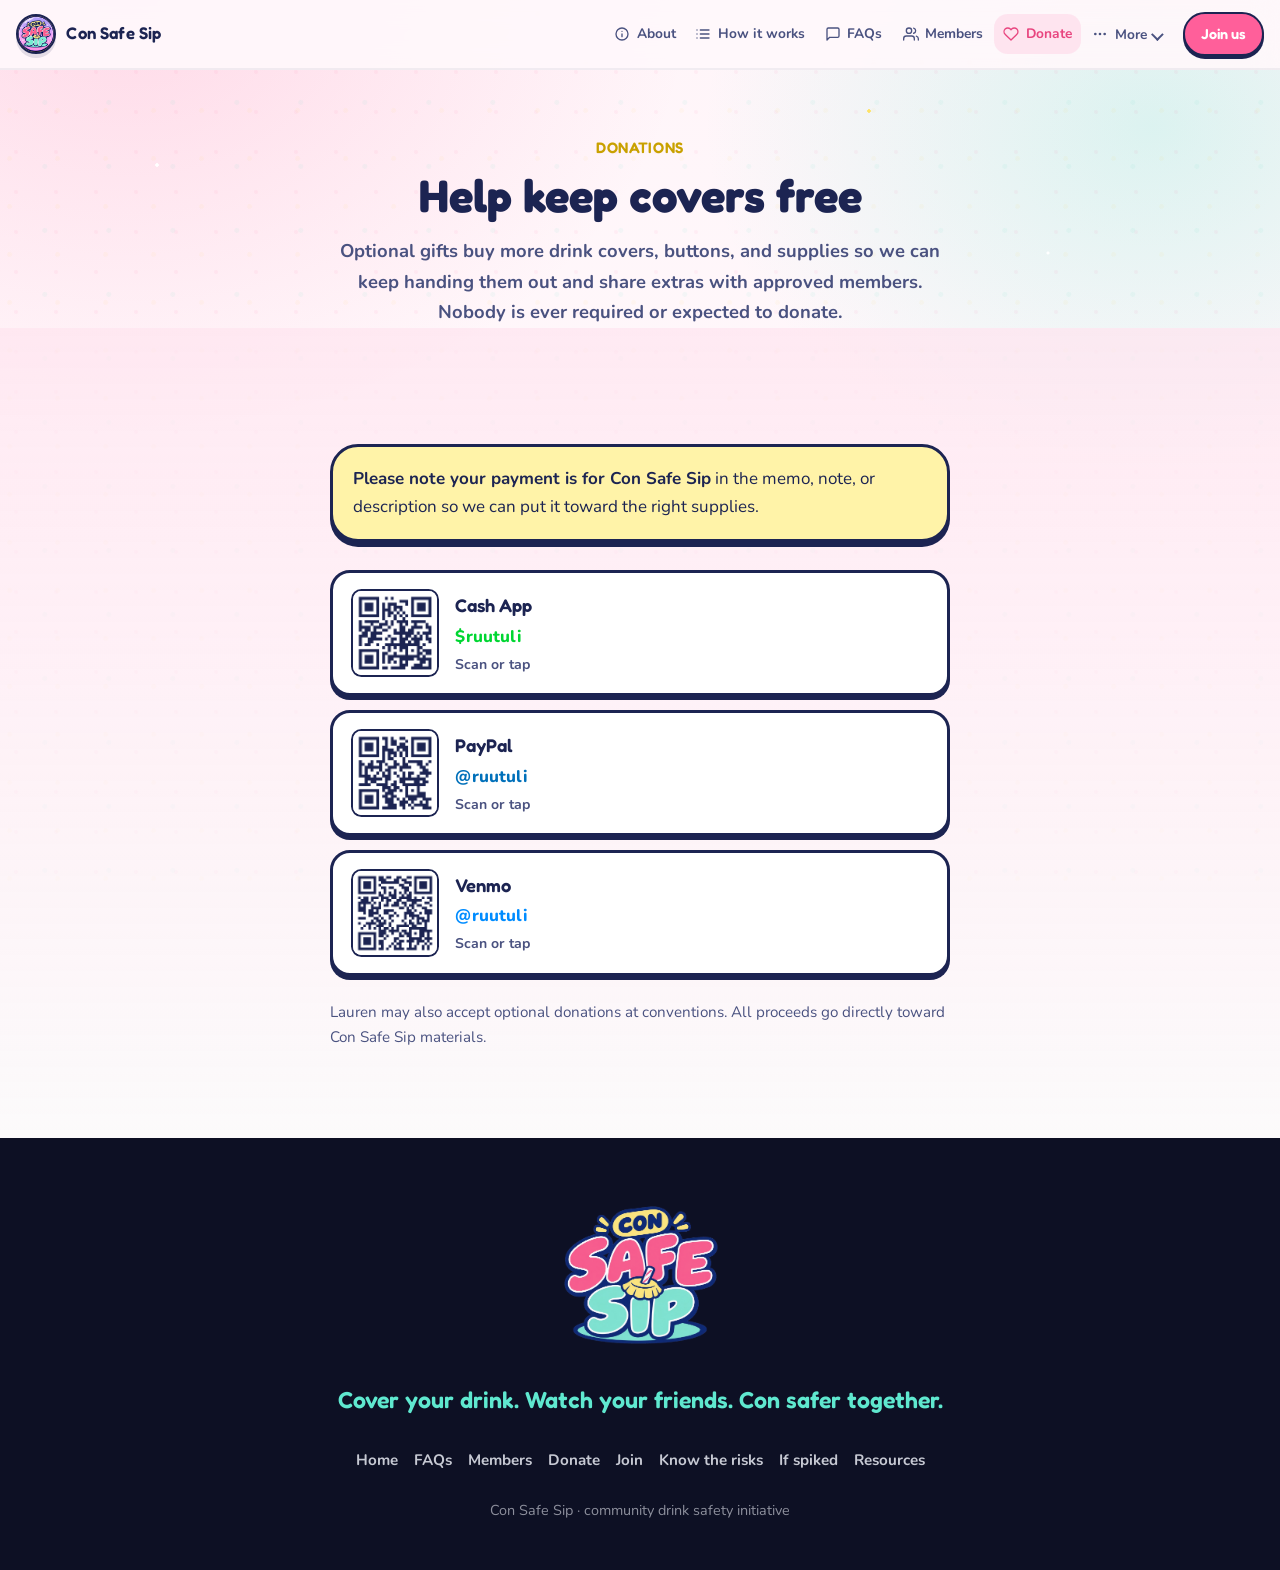
==== commit 8815fb73: "Refactor site navigation and enhance member details - Redesigned navigation structure across donatio" ====
--- a/donations.html
+++ b/donations.html
@@ -101,17 +101,74 @@
         <span class="nav-toggle__bar" aria-hidden="true"></span>
       </button>
       <nav class="site-nav" id="site-nav" aria-label="Primary">
-        <a href="index.html#about">About</a>
-        <a href="index.html#how">How it works</a>
-        <a href="index.html#tips">Safety tips</a>
-        <a href="index.html#know">Know the risks</a>
-        <a href="faqs.html">FAQs</a>
-        <a href="index.html#join">Join</a>
-        <a href="members.html">Members</a>
-        <a href="index.html#supplies">Supplies</a>
-        <a href="donations.html" aria-current="page">Donate</a>
-        <a href="index.html#safety">If spiked</a>
-        <a href="index.html#resources">Resources</a>
+        <div class="nav-cluster">
+          <p class="nav-cluster__label">Learn</p>
+          <a class="nav-link" href="index.html#about">
+            <span class="nav-link__ico nav-link__ico--about" aria-hidden="true"></span>
+            About
+          </a>
+          <a class="nav-link" href="index.html#how">
+            <span class="nav-link__ico nav-link__ico--how" aria-hidden="true"></span>
+            How it works
+          </a>
+          <a class="nav-link" href="faqs.html">
+            <span class="nav-link__ico nav-link__ico--faq" aria-hidden="true"></span>
+            FAQs
+          </a>
+        </div>
+
+        <div class="nav-cluster">
+          <p class="nav-cluster__label">Participate</p>
+          <a class="nav-link nav-link--mobile-only" href="index.html#join">
+            <span class="nav-link__ico nav-link__ico--join" aria-hidden="true"></span>
+            Join
+          </a>
+          <a class="nav-link" href="members.html">
+            <span class="nav-link__ico nav-link__ico--members" aria-hidden="true"></span>
+            Members
+          </a>
+          <a class="nav-link" href="donations.html" aria-current="page">
+            <span class="nav-link__ico nav-link__ico--donate" aria-hidden="true"></span>
+            Donate
+          </a>
+        </div>
+
+        <div class="nav-cluster nav-cluster--more">
+          <p class="nav-cluster__label">Safety &amp; more</p>
+          <button
+            class="nav-more-toggle"
+            type="button"
+            aria-expanded="false"
+            aria-controls="nav-more-panel"
+            id="nav-more-toggle"
+          >
+            <span class="nav-link__ico nav-link__ico--more" aria-hidden="true"></span>
+            More
+            <span class="nav-more-toggle__chev" aria-hidden="true"></span>
+          </button>
+          <div class="nav-more-panel" id="nav-more-panel">
+            <a class="nav-link" href="index.html#tips">
+              <span class="nav-link__ico nav-link__ico--tips" aria-hidden="true"></span>
+              Safety tips
+            </a>
+            <a class="nav-link" href="index.html#know">
+              <span class="nav-link__ico nav-link__ico--know" aria-hidden="true"></span>
+              Know the risks
+            </a>
+            <a class="nav-link" href="index.html#supplies">
+              <span class="nav-link__ico nav-link__ico--supplies" aria-hidden="true"></span>
+              Supplies
+            </a>
+            <a class="nav-link" href="index.html#safety">
+              <span class="nav-link__ico nav-link__ico--safety" aria-hidden="true"></span>
+              If spiked
+            </a>
+            <a class="nav-link" href="index.html#resources">
+              <span class="nav-link__ico nav-link__ico--resources" aria-hidden="true"></span>
+              Resources
+            </a>
+          </div>
+        </div>
       </nav>
       <a class="btn btn--sm btn--pink header-cta" href="index.html#join"
         >Join us</a
--- a/styles.css
+++ b/styles.css
@@ -208,41 +208,162 @@
 .site-nav {
   display: none;
   flex-direction: column;
-  gap: 0.15rem;
+  gap: 1rem;
   width: 100%;
   order: 3;
-  padding: 0.35rem 0 0.5rem;
+  margin-top: 0.35rem;
+  padding: 0.85rem;
+  background: var(--white);
+  border: 3px solid var(--navy);
+  border-radius: 1.25rem;
+  box-shadow: 0 5px 0 var(--navy);
+  max-height: min(78vh, 36rem);
+  overflow-y: auto;
+  overscroll-behavior: contain;
 }
 
 .site-header.is-nav-open .site-nav {
   display: flex;
 }
 
-.site-nav a {
-  font-weight: 700;
-  font-size: 1.05rem;
+.nav-cluster {
+  display: flex;
+  flex-direction: column;
+  gap: 0.2rem;
+}
+
+.nav-cluster__label {
+  margin: 0 0 0.35rem;
+  padding: 0 0.55rem;
+  font-family: var(--font-display);
+  font-size: 0.72rem;
+  font-weight: 600;
+  letter-spacing: 0.08em;
+  text-transform: uppercase;
+  color: var(--pink-deep);
+}
+
+.nav-link,
+.nav-more-toggle {
+  display: flex;
+  align-items: center;
+  gap: 0.7rem;
+  min-height: 44px;
+  padding: 0.45rem 0.65rem;
+  border: none;
+  border-radius: 0.85rem;
+  background: transparent;
+  font-family: var(--font-body);
+  font-weight: 700;
+  font-size: 1rem;
   color: var(--ink-muted);
   text-decoration: none;
-  min-height: 44px;
+  text-align: left;
+  cursor: pointer;
+  touch-action: manipulation;
+}
+
+.nav-link:hover,
+.nav-link[aria-current="page"],
+.nav-more-toggle:hover {
+  color: var(--pink-deep);
+  background: rgba(255, 95, 154, 0.1);
+}
+
+.nav-link[aria-current="page"] {
+  background: rgba(255, 95, 154, 0.14);
+  box-shadow: inset 3px 0 0 var(--pink);
+}
+
+.nav-link__ico {
+  width: 1.2rem;
+  height: 1.2rem;
+  flex-shrink: 0;
+  background-color: currentColor;
+  -webkit-mask: var(--ico) center / contain no-repeat;
+  mask: var(--ico) center / contain no-repeat;
+}
+
+.nav-link__ico--about {
+  --ico: url("data:image/svg+xml,%3Csvg xmlns='http://www.w3.org/2000/svg' fill='none' viewBox='0 0 24 24' stroke='black' stroke-width='2' stroke-linecap='round' stroke-linejoin='round'%3E%3Ccircle cx='12' cy='12' r='9'/%3E%3Cpath d='M12 16v-4M12 8h.01'/%3E%3C/svg%3E");
+}
+
+.nav-link__ico--how {
+  --ico: url("data:image/svg+xml,%3Csvg xmlns='http://www.w3.org/2000/svg' fill='none' viewBox='0 0 24 24' stroke='black' stroke-width='2' stroke-linecap='round' stroke-linejoin='round'%3E%3Cpath d='M8 6h13M8 12h13M8 18h13M3 6h.01M3 12h.01M3 18h.01'/%3E%3C/svg%3E");
+}
+
+.nav-link__ico--faq {
+  --ico: url("data:image/svg+xml,%3Csvg xmlns='http://www.w3.org/2000/svg' fill='none' viewBox='0 0 24 24' stroke='black' stroke-width='2' stroke-linecap='round' stroke-linejoin='round'%3E%3Cpath d='M21 15a2 2 0 0 1-2 2H7l-4 4V5a2 2 0 0 1 2-2h14a2 2 0 0 1 2 2z'/%3E%3C/svg%3E");
+}
+
+.nav-link__ico--join {
+  --ico: url("data:image/svg+xml,%3Csvg xmlns='http://www.w3.org/2000/svg' fill='none' viewBox='0 0 24 24' stroke='black' stroke-width='2' stroke-linecap='round' stroke-linejoin='round'%3E%3Cpath d='M16 21v-2a4 4 0 0 0-4-4H6a4 4 0 0 0-4 4v2'/%3E%3Ccircle cx='9' cy='7' r='4'/%3E%3Cpath d='M19 8v6M22 11h-6'/%3E%3C/svg%3E");
+}
+
+.nav-link__ico--members {
+  --ico: url("data:image/svg+xml,%3Csvg xmlns='http://www.w3.org/2000/svg' fill='none' viewBox='0 0 24 24' stroke='black' stroke-width='2' stroke-linecap='round' stroke-linejoin='round'%3E%3Cpath d='M17 21v-2a4 4 0 0 0-4-4H5a4 4 0 0 0-4 4v2'/%3E%3Ccircle cx='9' cy='7' r='4'/%3E%3Cpath d='M23 21v-2a4 4 0 0 0-3-3.87M16 3.13a4 4 0 0 1 0 7.75'/%3E%3C/svg%3E");
+}
+
+.nav-link__ico--donate {
+  --ico: url("data:image/svg+xml,%3Csvg xmlns='http://www.w3.org/2000/svg' fill='none' viewBox='0 0 24 24' stroke='black' stroke-width='2' stroke-linecap='round' stroke-linejoin='round'%3E%3Cpath d='M20.8 4.6a5.5 5.5 0 0 0-7.8 0L12 5.6l-1-1a5.5 5.5 0 0 0-7.8 7.8l1 1L12 21l7.8-7.6 1-1a5.5 5.5 0 0 0 0-7.8z'/%3E%3C/svg%3E");
+}
+
+.nav-link__ico--tips {
+  --ico: url("data:image/svg+xml,%3Csvg xmlns='http://www.w3.org/2000/svg' fill='none' viewBox='0 0 24 24' stroke='black' stroke-width='2' stroke-linecap='round' stroke-linejoin='round'%3E%3Cpath d='M12 22s8-4 8-10V5l-8-3-8 3v7c0 6 8 10 8 10z'/%3E%3C/svg%3E");
+}
+
+.nav-link__ico--know {
+  --ico: url("data:image/svg+xml,%3Csvg xmlns='http://www.w3.org/2000/svg' fill='none' viewBox='0 0 24 24' stroke='black' stroke-width='2' stroke-linecap='round' stroke-linejoin='round'%3E%3Cpath d='M10.3 3.9 1.8 18a2 2 0 0 0 1.7 3h17a2 2 0 0 0 1.7-3L13.7 3.9a2 2 0 0 0-3.4 0z'/%3E%3Cpath d='M12 9v4M12 17h.01'/%3E%3C/svg%3E");
+}
+
+.nav-link__ico--supplies {
+  --ico: url("data:image/svg+xml,%3Csvg xmlns='http://www.w3.org/2000/svg' fill='none' viewBox='0 0 24 24' stroke='black' stroke-width='2' stroke-linecap='round' stroke-linejoin='round'%3E%3Cpath d='M21 16V8a2 2 0 0 0-1-1.73l-7-4a2 2 0 0 0-2 0l-7 4A2 2 0 0 0 3 8v8a2 2 0 0 0 1 1.73l7 4a2 2 0 0 0 2 0l7-4A2 2 0 0 0 21 16z'/%3E%3Cpath d='M3.3 7 12 12l8.7-5M12 22V12'/%3E%3C/svg%3E");
+}
+
+.nav-link__ico--safety {
+  --ico: url("data:image/svg+xml,%3Csvg xmlns='http://www.w3.org/2000/svg' fill='none' viewBox='0 0 24 24' stroke='black' stroke-width='2' stroke-linecap='round' stroke-linejoin='round'%3E%3Cpath d='M12 9v4M12 17h.01'/%3E%3Ccircle cx='12' cy='12' r='9'/%3E%3C/svg%3E");
+}
+
+.nav-link__ico--resources {
+  --ico: url("data:image/svg+xml,%3Csvg xmlns='http://www.w3.org/2000/svg' fill='none' viewBox='0 0 24 24' stroke='black' stroke-width='2' stroke-linecap='round' stroke-linejoin='round'%3E%3Cpath d='M10 13a5 5 0 0 0 7.07 0l1.41-1.41a5 5 0 0 0-7.07-7.07L10 5.93'/%3E%3Cpath d='M14 11a5 5 0 0 0-7.07 0L5.5 12.4a5 5 0 0 0 7.07 7.07L14 18.07'/%3E%3C/svg%3E");
+}
+
+.nav-link__ico--more {
+  --ico: url("data:image/svg+xml,%3Csvg xmlns='http://www.w3.org/2000/svg' fill='none' viewBox='0 0 24 24' stroke='black' stroke-width='2' stroke-linecap='round' stroke-linejoin='round'%3E%3Ccircle cx='12' cy='12' r='1'/%3E%3Ccircle cx='19' cy='12' r='1'/%3E%3Ccircle cx='5' cy='12' r='1'/%3E%3C/svg%3E");
+}
+
+.nav-more-toggle {
+  display: none;
+}
+
+.nav-more-toggle__chev {
+  width: 0.55rem;
+  height: 0.55rem;
+  margin-left: auto;
+  border-right: 2px solid currentColor;
+  border-bottom: 2px solid currentColor;
+  transform: rotate(45deg);
+  transition: transform 0.2s ease;
+}
+
+.nav-cluster--more.is-open .nav-more-toggle__chev {
+  transform: translateY(2px) rotate(-135deg);
+}
+
+.nav-more-panel {
   display: flex;
-  align-items: center;
-  padding: 0.35rem 0.5rem;
-  border-radius: 0.75rem;
-}
-
-.site-nav a:hover,
-.site-nav a[aria-current="page"] {
-  color: var(--pink-deep);
-  background: rgba(255, 95, 154, 0.08);
+  flex-direction: column;
+  gap: 0.2rem;
 }
 
 .header-cta {
   display: none;
 }
 
-@media (min-width: 900px) {
+@media (min-width: 980px) {
   .site-header {
     flex-wrap: nowrap;
+    gap: 0.75rem;
   }
 
   .nav-toggle {
@@ -252,32 +373,95 @@
   .site-nav {
     display: flex;
     flex-direction: row;
-    flex-wrap: wrap;
-    justify-content: flex-end;
+    flex-wrap: nowrap;
     align-items: center;
     width: auto;
-    max-width: min(52rem, calc(100% - 12rem));
+    max-width: none;
+    max-height: none;
+    overflow: visible;
     order: 0;
-    margin-left: auto;
-    margin-right: 0.5rem;
+    margin: 0 0 0 auto;
     padding: 0;
-    gap: 0.2rem 0.75rem;
-  }
-
-  .site-nav a {
-    font-size: 0.88rem;
-    min-height: auto;
-    padding: 0.25rem 0;
+    gap: 0.15rem;
+    background: transparent;
+    border: none;
+    border-radius: 0;
+    box-shadow: none;
+  }
+
+  .nav-cluster {
+    flex-direction: row;
+    align-items: center;
+    gap: 0.1rem;
+  }
+
+  .nav-cluster__label {
+    display: none;
+  }
+
+  .nav-link--mobile-only {
+    display: none;
+  }
+
+  .nav-link,
+  .nav-more-toggle {
+    min-height: 2.5rem;
+    padding: 0.35rem 0.55rem;
+    font-size: 0.86rem;
     white-space: nowrap;
-  }
-
-  .site-nav a:hover,
-  .site-nav a[aria-current="page"] {
-    background: transparent;
+    gap: 0.4rem;
+  }
+
+  .nav-link__ico {
+    width: 1.05rem;
+    height: 1.05rem;
+  }
+
+  .nav-link[aria-current="page"] {
+    box-shadow: none;
+    background: rgba(255, 95, 154, 0.12);
+  }
+
+  .nav-link:hover,
+  .nav-more-toggle:hover {
+    background: rgba(255, 95, 154, 0.08);
+  }
+
+  .nav-cluster--more {
+    position: relative;
+  }
+
+  .nav-more-toggle {
+    display: inline-flex;
+  }
+
+  .nav-more-panel {
+    display: none;
+    position: absolute;
+    top: calc(100% + 0.45rem);
+    right: 0;
+    min-width: 13.5rem;
+    padding: 0.45rem;
+    flex-direction: column;
+    gap: 0.15rem;
+    background: var(--white);
+    border: 3px solid var(--navy);
+    border-radius: 1rem;
+    box-shadow: 0 5px 0 var(--navy);
+    z-index: 50;
+  }
+
+  .nav-cluster--more.is-open .nav-more-panel {
+    display: flex;
+  }
+
+  .nav-more-panel .nav-link {
+    width: 100%;
   }
 
   .header-cta {
     display: inline-flex;
+    flex-shrink: 0;
   }
 }
 
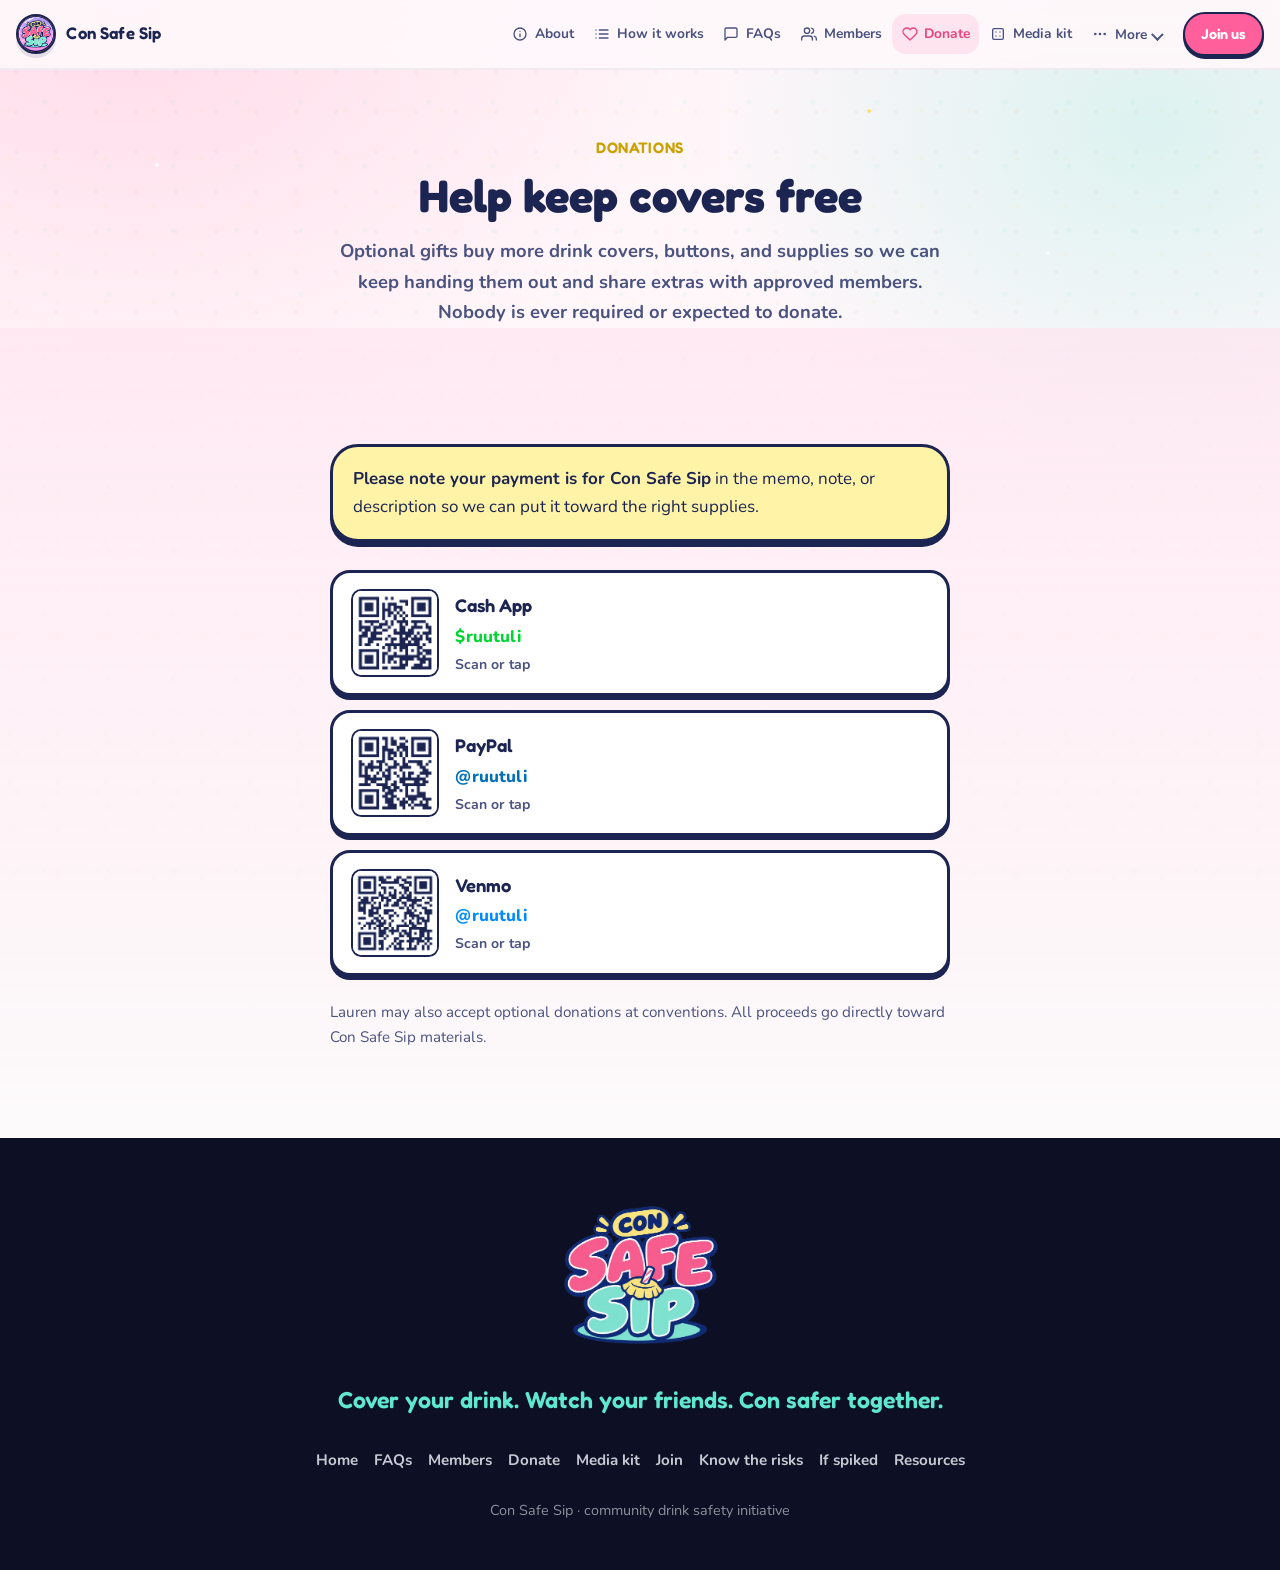
==== commit 85f52137: "Add media kit link and back-to-top functionality across multiple pages - Introduced a "Media kit" li" ====
--- a/donations.html
+++ b/donations.html
@@ -130,6 +130,10 @@
           <a class="nav-link" href="donations.html" aria-current="page">
             <span class="nav-link__ico nav-link__ico--donate" aria-hidden="true"></span>
             Donate
+          </a>
+          <a class="nav-link" href="media-kit.html">
+            <span class="nav-link__ico nav-link__ico--kit" aria-hidden="true"></span>
+            Media kit
           </a>
         </div>
 
@@ -290,6 +294,7 @@
         <a href="faqs.html">FAQs</a>
         <a href="members.html">Members</a>
         <a href="donations.html">Donate</a>
+        <a href="media-kit.html">Media kit</a>
         <a href="index.html#join">Join</a>
         <a href="index.html#know">Know the risks</a>
         <a href="index.html#safety">If spiked</a>
@@ -300,6 +305,12 @@
       </p>
     </footer>
 
+    <a class="back-to-top" href="#top" aria-label="Back to top">
+      <svg viewBox="0 0 24 24" width="22" height="22" aria-hidden="true" fill="none" stroke="currentColor" stroke-width="2.5" stroke-linecap="round" stroke-linejoin="round">
+        <path d="M12 19V5M5 12l7-7 7 7" />
+      </svg>
+    </a>
+
     <script src="script.js"></script>
   </body>
 </html>
--- a/styles.css
+++ b/styles.css
@@ -332,6 +332,10 @@
   --ico: url("data:image/svg+xml,%3Csvg xmlns='http://www.w3.org/2000/svg' fill='none' viewBox='0 0 24 24' stroke='black' stroke-width='2' stroke-linecap='round' stroke-linejoin='round'%3E%3Ccircle cx='12' cy='12' r='1'/%3E%3Ccircle cx='19' cy='12' r='1'/%3E%3Ccircle cx='5' cy='12' r='1'/%3E%3C/svg%3E");
 }
 
+.nav-link__ico--kit {
+  --ico: url("data:image/svg+xml,%3Csvg xmlns='http://www.w3.org/2000/svg' fill='none' viewBox='0 0 24 24' stroke='black' stroke-width='2' stroke-linecap='round' stroke-linejoin='round'%3E%3Crect x='4' y='4' width='16' height='16' rx='2'/%3E%3Cpath d='M9 9h.01M15 9h.01M9 15h.01M15 15h.01'/%3E%3C/svg%3E");
+}
+
 .nav-more-toggle {
   display: none;
 }
@@ -824,6 +828,10 @@
 }
 
 /* Join list */
+.join-members-cta {
+  margin: 0 0 1.75rem;
+}
+
 .join-dms {
   display: grid;
   grid-template-columns: repeat(auto-fit, minmax(min(100%, 240px), 1fr));
@@ -1117,6 +1125,16 @@
   transform: translateY(-2px);
   box-shadow: 0 6px 0 var(--navy);
   color: var(--navy);
+}
+
+.member-link__avatar {
+  width: 4.75rem;
+  height: 4.75rem;
+  flex-shrink: 0;
+  object-fit: cover;
+  border-radius: 50%;
+  border: 2px solid var(--navy);
+  background: var(--blush);
 }
 
 .member-link__qr {
@@ -1338,6 +1356,58 @@
   transform: translateY(0);
 }
 
+/* Back to top */
+.back-to-top {
+  position: fixed;
+  right: max(1.1rem, env(safe-area-inset-right));
+  bottom: max(1.1rem, env(safe-area-inset-bottom));
+  z-index: 40;
+  display: inline-flex;
+  align-items: center;
+  justify-content: center;
+  width: 3rem;
+  height: 3rem;
+  border-radius: 999px;
+  background: var(--pink);
+  color: var(--white);
+  border: 3px solid var(--navy);
+  box-shadow: 0 4px 0 var(--navy);
+  text-decoration: none;
+  opacity: 0;
+  visibility: hidden;
+  pointer-events: none;
+  transform: translateY(10px);
+  transition:
+    opacity 0.2s ease,
+    transform 0.2s ease,
+    visibility 0.2s ease,
+    box-shadow 0.15s ease;
+  touch-action: manipulation;
+}
+
+.back-to-top.is-visible {
+  opacity: 1;
+  visibility: visible;
+  pointer-events: auto;
+  transform: translateY(0);
+}
+
+.back-to-top:hover {
+  color: var(--white);
+  transform: translateY(-2px);
+  box-shadow: 0 6px 0 var(--navy);
+}
+
+.back-to-top:active {
+  transform: translateY(2px);
+  box-shadow: 0 2px 0 var(--navy);
+}
+
+.back-to-top:focus-visible {
+  outline: 3px solid var(--mint);
+  outline-offset: 3px;
+}
+
 /* Footer */
 .site-footer {
   padding: 3.5rem 1.5rem max(3rem, env(safe-area-inset-bottom));
@@ -1386,6 +1456,327 @@
   margin: 0;
   font-size: 0.9rem;
   color: rgba(245, 247, 255, 0.55);
+}
+
+/* Media kit — print-first QR sheet */
+.media-kit-toolbar {
+  display: flex;
+  flex-wrap: wrap;
+  align-items: center;
+  justify-content: center;
+  gap: 0.85rem 1.25rem;
+  padding: 1.5rem clamp(1.25rem, 4vw, 3rem) 0;
+  text-align: center;
+}
+
+.media-kit-toolbar__hint {
+  margin: 0;
+  font-weight: 700;
+  color: var(--ink-muted);
+  max-width: 28rem;
+}
+
+.media-sheet {
+  max-width: 8.5in;
+  margin: 1.25rem auto 3rem;
+  padding: clamp(1.25rem, 3vw, 1.75rem);
+  background: var(--white);
+  border: 3px solid var(--navy);
+  border-radius: var(--radius);
+  box-shadow: 0 8px 0 var(--navy);
+}
+
+.media-sheet__header {
+  display: flex;
+  align-items: center;
+  gap: 1.15rem;
+  margin-bottom: 1.35rem;
+  padding-bottom: 1.15rem;
+  border-bottom: 3px solid var(--navy);
+}
+
+.media-sheet__logo {
+  width: 5.5rem;
+  height: 5.5rem;
+  flex-shrink: 0;
+  border-radius: 1.15rem;
+  border: 3px solid var(--navy);
+  object-fit: cover;
+}
+
+.media-sheet__titles {
+  min-width: 0;
+}
+
+.media-sheet__eyebrow {
+  margin: 0 0 0.25rem;
+  font-weight: 800;
+  font-size: 0.85rem;
+  letter-spacing: 0.04em;
+  text-transform: uppercase;
+  color: var(--pink-deep);
+}
+
+.media-sheet__title {
+  margin: 0 0 0.4rem;
+  font-family: var(--font-display);
+  font-size: clamp(1.75rem, 4.5vw, 2.35rem);
+  font-weight: 700;
+  line-height: 1.1;
+  color: var(--navy);
+}
+
+.media-sheet__lede {
+  margin: 0;
+  font-size: 0.98rem;
+  color: var(--ink-muted);
+  max-width: 36rem;
+}
+
+.media-sheet__block {
+  margin-top: 1.25rem;
+}
+
+.media-sheet__heading {
+  margin: 0 0 0.35rem;
+  font-family: var(--font-display);
+  font-size: 1.2rem;
+  font-weight: 700;
+  color: var(--navy);
+}
+
+.media-sheet__note {
+  margin: 0 0 0.75rem;
+  font-size: 0.92rem;
+  color: var(--ink-muted);
+}
+
+.media-sheet__block--site .kit-qr--featured {
+  max-width: 22rem;
+}
+
+.kit-grid {
+  list-style: none;
+  margin: 0;
+  padding: 0;
+  display: grid;
+  gap: 0.65rem;
+}
+
+.kit-grid--4 {
+  grid-template-columns: repeat(2, minmax(0, 1fr));
+}
+
+.kit-grid--3 {
+  grid-template-columns: repeat(3, minmax(0, 1fr));
+}
+
+@media (min-width: 720px) {
+  .kit-grid--4 {
+    grid-template-columns: repeat(4, minmax(0, 1fr));
+  }
+}
+
+.kit-qr {
+  display: flex;
+  flex-direction: column;
+  align-items: center;
+  gap: 0.45rem;
+  padding: 0.75rem 0.55rem;
+  text-align: center;
+  text-decoration: none;
+  color: var(--navy);
+  background: var(--blush);
+  border: 2.5px solid var(--navy);
+  border-radius: 1rem;
+  box-shadow: 0 3px 0 rgba(28, 36, 82, 0.12);
+  transition: transform 0.15s ease, box-shadow 0.15s ease;
+  touch-action: manipulation;
+}
+
+.kit-qr:hover {
+  transform: translateY(-2px);
+  box-shadow: 0 5px 0 rgba(28, 36, 82, 0.16);
+  color: var(--navy);
+}
+
+.kit-qr--featured {
+  flex-direction: row;
+  align-items: center;
+  gap: 1rem;
+  padding: 0.85rem 1rem;
+  text-align: left;
+  background: var(--mint-wash);
+}
+
+.kit-qr__img {
+  width: 5.5rem;
+  height: 5.5rem;
+  flex-shrink: 0;
+  border-radius: 0.55rem;
+  border: 2px solid var(--navy);
+  background: #fff;
+  image-rendering: pixelated;
+}
+
+.kit-qr--featured .kit-qr__img {
+  width: 6.5rem;
+  height: 6.5rem;
+}
+
+.kit-qr__meta {
+  display: flex;
+  flex-direction: column;
+  gap: 0.1rem;
+  min-width: 0;
+}
+
+.kit-qr__label {
+  font-family: var(--font-display);
+  font-weight: 600;
+  font-size: 1.02rem;
+  color: var(--pink-deep);
+}
+
+.kit-qr__sub {
+  font-size: 0.82rem;
+  font-weight: 800;
+  color: var(--mint-deep);
+  word-break: break-word;
+}
+
+.kit-qr__sub--cashapp {
+  color: #00a028;
+}
+
+.kit-qr__sub--paypal {
+  color: #0070ba;
+}
+
+.kit-qr__sub--venmo {
+  color: #008cff;
+}
+
+.media-sheet__footer {
+  margin-top: 1.35rem;
+  padding-top: 1rem;
+  border-top: 2.5px dashed rgba(28, 36, 82, 0.35);
+}
+
+.media-sheet__footer p {
+  margin: 0;
+  font-size: 0.88rem;
+  color: var(--ink-muted);
+}
+
+.media-sheet__url {
+  margin-top: 0.45rem !important;
+  font-family: var(--font-display);
+  font-weight: 700;
+  font-size: 1.05rem !important;
+  color: var(--navy) !important;
+}
+
+@media (max-width: 520px) {
+  .media-sheet__header {
+    flex-direction: column;
+    text-align: center;
+  }
+
+  .kit-grid--3 {
+    grid-template-columns: 1fr;
+  }
+
+  .kit-qr--featured {
+    flex-direction: column;
+    text-align: center;
+  }
+}
+
+@media print {
+  @page {
+    size: letter;
+    margin: 0.45in;
+  }
+
+  html,
+  body {
+    background: #fff !important;
+    color: #000 !important;
+    font-size: 11pt;
+  }
+
+  .no-print,
+  .bg-glow,
+  .sparkles,
+  .skip-link,
+  .site-header,
+  .site-footer,
+  .back-to-top,
+  .media-kit-toolbar {
+    display: none !important;
+  }
+
+  .media-sheet {
+    max-width: none;
+    margin: 0;
+    padding: 0;
+    border: none;
+    border-radius: 0;
+    box-shadow: none;
+    background: #fff;
+  }
+
+  .media-sheet__header {
+    break-inside: avoid;
+  }
+
+  .media-sheet__logo {
+    width: 4.25rem;
+    height: 4.25rem;
+  }
+
+  .media-sheet__title {
+    font-size: 22pt;
+  }
+
+  .media-sheet__block {
+    break-inside: avoid;
+    margin-top: 0.85rem;
+  }
+
+  .kit-grid--4 {
+    grid-template-columns: repeat(4, minmax(0, 1fr));
+  }
+
+  .kit-grid--3 {
+    grid-template-columns: repeat(3, minmax(0, 1fr));
+  }
+
+  .kit-qr {
+    box-shadow: none;
+    background: #fff;
+    border-width: 2px;
+  }
+
+  .kit-qr:hover {
+    transform: none;
+  }
+
+  .kit-qr__img {
+    width: 1.05in;
+    height: 1.05in;
+  }
+
+  .kit-qr--featured .kit-qr__img {
+    width: 1.25in;
+    height: 1.25in;
+  }
+
+  a {
+    color: inherit !important;
+    text-decoration: none !important;
+  }
 }
 
 @media (max-width: 480px) {
@@ -1426,4 +1817,12 @@
     opacity: 1;
     transform: none;
   }
-}
+
+  .back-to-top {
+    transition: none !important;
+  }
+
+  .back-to-top.is-visible {
+    transform: none;
+  }
+}
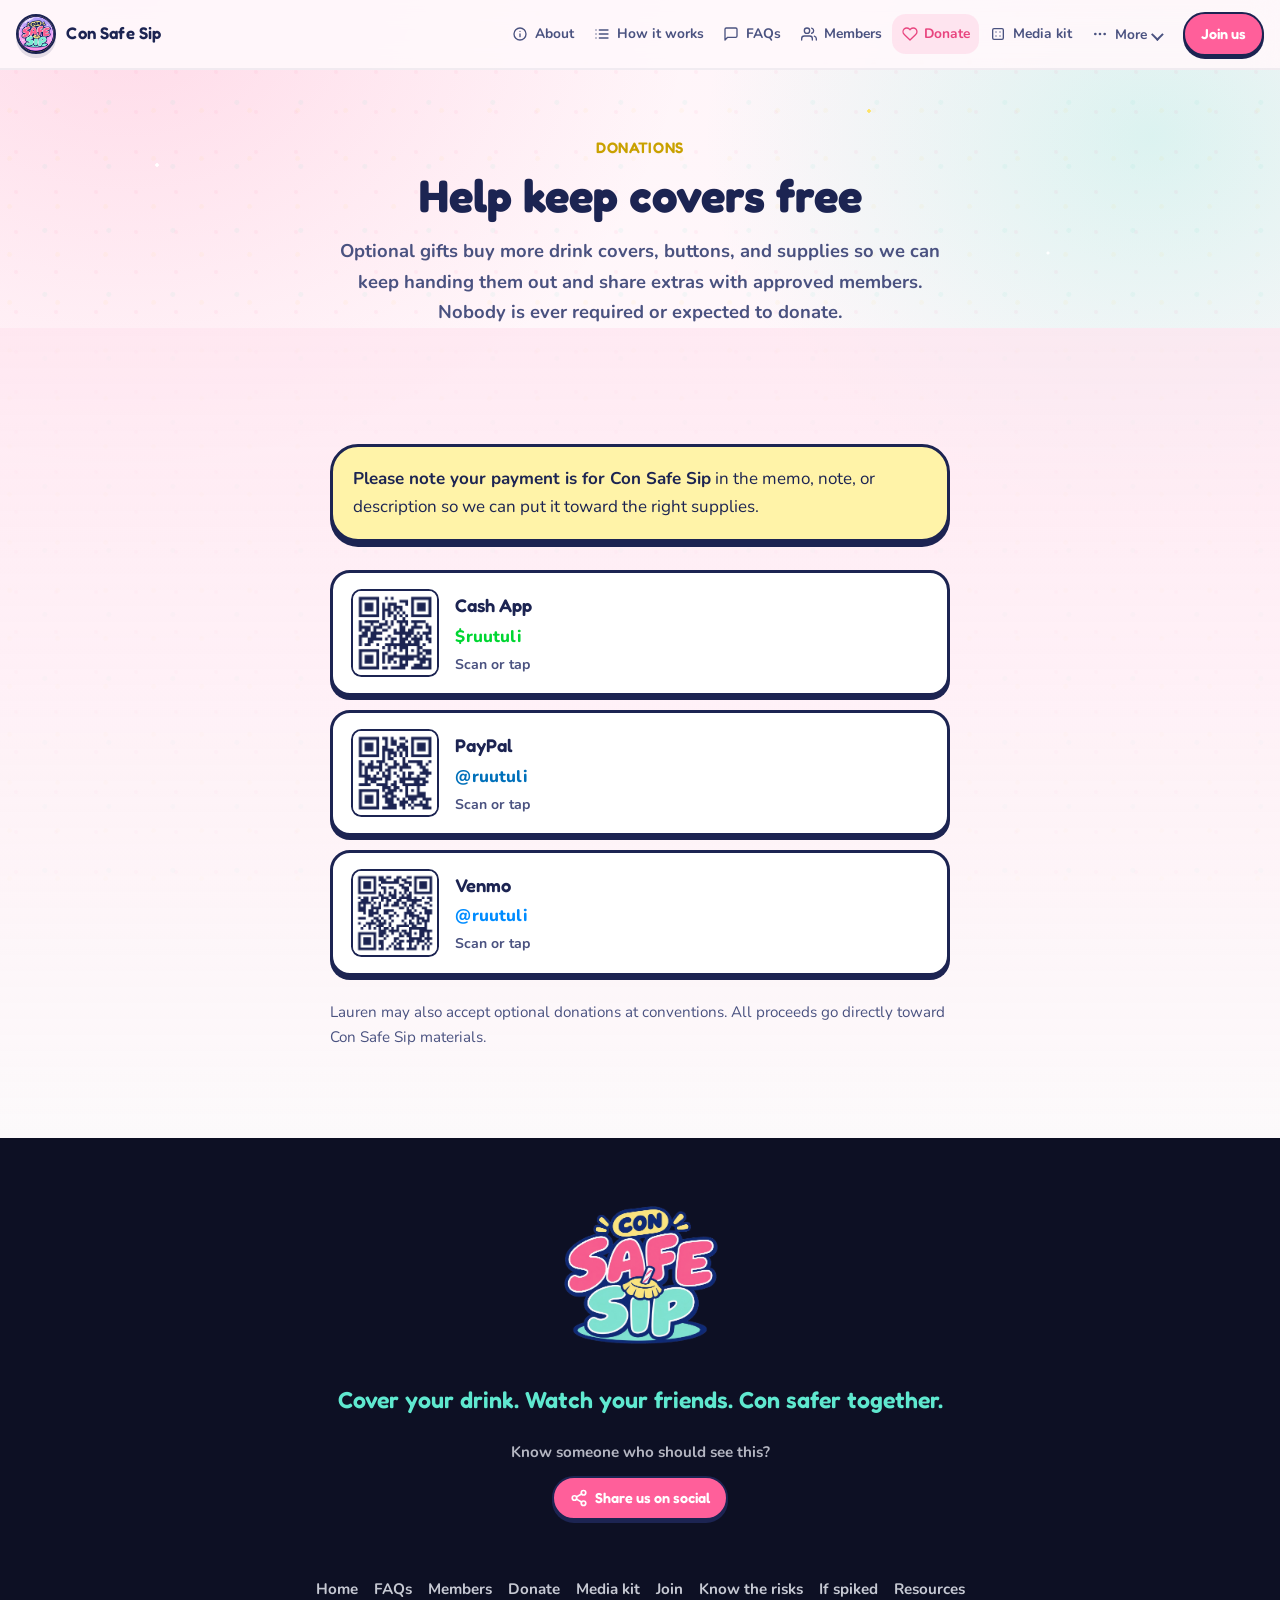
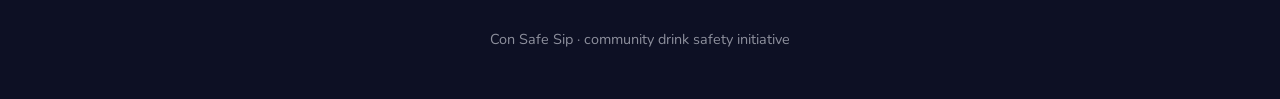
==== commit 74b3860c: "Add social sharing feature to multiple pages - Introduced a footer share section across donations, F" ====
--- a/donations.html
+++ b/donations.html
@@ -289,6 +289,55 @@
       <p class="site-footer__tagline">
         Cover your drink. Watch your friends. Con safer together.
       </p>
+      <div class="footer-share">
+        <p class="footer-share__label">Know someone who should see this?</p>
+        <button
+          type="button"
+          class="btn btn--sm btn--pink footer-share__trigger"
+          id="share-site"
+          data-share-url="https://consafesip.info/"
+          data-share-title="Con Safe Sip"
+          data-share-text="Cover your drink. Watch your friends. Free drink covers and drink-spiking awareness for conventions, parties, and meetups."
+        >
+          <svg class="footer-share__ico" viewBox="0 0 24 24" width="18" height="18" aria-hidden="true" fill="none" stroke="currentColor" stroke-width="2.25" stroke-linecap="round" stroke-linejoin="round">
+            <circle cx="18" cy="5" r="3" />
+            <circle cx="6" cy="12" r="3" />
+            <circle cx="18" cy="19" r="3" />
+            <path d="M8.6 13.5l6.8 3.9M15.4 6.6l-6.8 3.9" />
+          </svg>
+          Share us on social
+        </button>
+        <div class="footer-share__menu" id="share-menu" hidden>
+          <a
+            class="footer-share__option"
+            href="https://twitter.com/intent/tweet?text=Cover%20your%20drink.%20Watch%20your%20friends.%20Free%20drink%20covers%20%26%20drink-spiking%20awareness%20for%20cons%2C%20parties%2C%20%26%20meetups.&url=https%3A%2F%2Fconsafesip.info%2F"
+            target="_blank"
+            rel="noopener noreferrer"
+          >
+            Share on X
+          </a>
+          <a
+            class="footer-share__option"
+            href="https://www.facebook.com/sharer/sharer.php?u=https%3A%2F%2Fconsafesip.info%2F"
+            target="_blank"
+            rel="noopener noreferrer"
+          >
+            Share on Facebook
+          </a>
+          <a
+            class="footer-share__option"
+            href="https://bsky.app/intent/compose?text=Cover%20your%20drink.%20Watch%20your%20friends.%20Free%20drink%20covers%20%26%20drink-spiking%20awareness%20for%20cons%2C%20parties%2C%20%26%20meetups.%20https%3A%2F%2Fconsafesip.info%2F"
+            target="_blank"
+            rel="noopener noreferrer"
+          >
+            Share on Bluesky
+          </a>
+          <button type="button" class="footer-share__option" id="share-copy">
+            Copy link
+          </button>
+        </div>
+        <p class="footer-share__status" id="share-status" aria-live="polite"></p>
+      </div>
       <nav class="footer-nav" aria-label="Footer">
         <a href="index.html">Home</a>
         <a href="faqs.html">FAQs</a>
--- a/styles.css
+++ b/styles.css
@@ -1105,10 +1105,10 @@
 
 .member-link {
   display: flex;
-  flex-wrap: nowrap;
+  flex-wrap: wrap;
   align-items: center;
   justify-content: flex-start;
-  gap: 1rem;
+  gap: 0.85rem 1rem;
   min-height: 56px;
   padding: 1.1rem 1.2rem;
   text-decoration: none;
@@ -1150,6 +1150,7 @@
   display: flex;
   flex-direction: column;
   gap: 0.25rem;
+  flex: 1 1 8rem;
   min-width: 0;
 }
 
@@ -1430,6 +1431,76 @@
   color: var(--mint);
 }
 
+.footer-share {
+  display: flex;
+  flex-direction: column;
+  align-items: center;
+  gap: 0.65rem;
+  margin: 1.35rem auto 0.35rem;
+  max-width: 22rem;
+}
+
+.footer-share__label {
+  margin: 0;
+  font-size: 0.95rem;
+  font-weight: 700;
+  color: rgba(245, 247, 255, 0.72);
+}
+
+.footer-share__trigger {
+  color: var(--white);
+}
+
+.footer-share__ico {
+  flex-shrink: 0;
+}
+
+.footer-share__menu {
+  display: flex;
+  flex-wrap: wrap;
+  justify-content: center;
+  gap: 0.45rem;
+  width: 100%;
+}
+
+.footer-share__menu[hidden] {
+  display: none;
+}
+
+.footer-share__option {
+  appearance: none;
+  display: inline-flex;
+  align-items: center;
+  justify-content: center;
+  min-height: 40px;
+  padding: 0.4rem 0.85rem;
+  border: 2px solid rgba(245, 247, 255, 0.28);
+  border-radius: 999px;
+  background: rgba(245, 247, 255, 0.06);
+  color: #f5f7ff;
+  font-family: var(--font-body);
+  font-size: 0.88rem;
+  font-weight: 700;
+  text-decoration: none;
+  cursor: pointer;
+  touch-action: manipulation;
+  transition: background 0.15s ease, border-color 0.15s ease, color 0.15s ease;
+}
+
+.footer-share__option:hover {
+  background: rgba(95, 232, 207, 0.16);
+  border-color: var(--mint);
+  color: var(--mint);
+}
+
+.footer-share__status {
+  margin: 0;
+  min-height: 1.25em;
+  font-size: 0.88rem;
+  font-weight: 700;
+  color: var(--mint);
+}
+
 .footer-nav {
   display: flex;
   flex-wrap: wrap;
@@ -1477,9 +1548,10 @@
 }
 
 .media-sheet {
+  width: calc(100% - 2 * clamp(0.75rem, 3.5vw, 1.5rem));
   max-width: 8.5in;
   margin: 1.25rem auto 3rem;
-  padding: clamp(1.25rem, 3vw, 1.75rem);
+  padding: clamp(1rem, 3vw, 1.75rem);
   background: var(--white);
   border: 3px solid var(--navy);
   border-radius: var(--radius);
@@ -1551,8 +1623,29 @@
   color: var(--ink-muted);
 }
 
-.media-sheet__block--site .kit-qr--featured {
-  max-width: 22rem;
+.kit-hero-qr {
+  display: block;
+  width: 100%;
+  max-width: min(18rem, 100%);
+  margin: 0 auto;
+  text-decoration: none;
+  border-radius: 1.25rem;
+  overflow: hidden;
+  border: 3px solid var(--navy);
+  box-shadow: 0 4px 0 var(--navy);
+  transition: transform 0.15s ease, box-shadow 0.15s ease;
+  touch-action: manipulation;
+}
+
+.kit-hero-qr:hover {
+  transform: translateY(-2px);
+  box-shadow: 0 6px 0 var(--navy);
+}
+
+.kit-hero-qr__img {
+  width: 100%;
+  height: auto;
+  display: block;
 }
 
 .kit-grid {
@@ -1563,12 +1656,25 @@
   gap: 0.65rem;
 }
 
-.kit-grid--4 {
-  grid-template-columns: repeat(2, minmax(0, 1fr));
-}
-
+.kit-grid > li {
+  min-width: 0;
+}
+
+.kit-grid--4,
 .kit-grid--3 {
-  grid-template-columns: repeat(3, minmax(0, 1fr));
+  grid-template-columns: 1fr;
+}
+
+@media (min-width: 400px) {
+  .kit-grid--4 {
+    grid-template-columns: repeat(2, minmax(0, 1fr));
+  }
+}
+
+@media (min-width: 520px) {
+  .kit-grid--3 {
+    grid-template-columns: repeat(3, minmax(0, 1fr));
+  }
 }
 
 @media (min-width: 720px) {
@@ -1582,6 +1688,8 @@
   flex-direction: column;
   align-items: center;
   gap: 0.45rem;
+  min-width: 0;
+  height: 100%;
   padding: 0.75rem 0.55rem;
   text-align: center;
   text-decoration: none;
@@ -1600,18 +1708,10 @@
   color: var(--navy);
 }
 
-.kit-qr--featured {
-  flex-direction: row;
-  align-items: center;
-  gap: 1rem;
-  padding: 0.85rem 1rem;
-  text-align: left;
-  background: var(--mint-wash);
-}
-
 .kit-qr__img {
-  width: 5.5rem;
-  height: 5.5rem;
+  width: min(5.5rem, 100%);
+  height: auto;
+  aspect-ratio: 1;
   flex-shrink: 0;
   border-radius: 0.55rem;
   border: 2px solid var(--navy);
@@ -1619,11 +1719,6 @@
   image-rendering: pixelated;
 }
 
-.kit-qr--featured .kit-qr__img {
-  width: 6.5rem;
-  height: 6.5rem;
-}
-
 .kit-qr__meta {
   display: flex;
   flex-direction: column;
@@ -1678,18 +1773,34 @@
 }
 
 @media (max-width: 520px) {
+  .media-kit-toolbar {
+    flex-direction: column;
+    padding-left: clamp(0.75rem, 3.5vw, 1.5rem);
+    padding-right: clamp(0.75rem, 3.5vw, 1.5rem);
+  }
+
+  .media-kit-toolbar .btn {
+    width: 100%;
+    max-width: 20rem;
+  }
+
   .media-sheet__header {
     flex-direction: column;
     text-align: center;
-  }
-
-  .kit-grid--3 {
-    grid-template-columns: 1fr;
-  }
-
-  .kit-qr--featured {
-    flex-direction: column;
-    text-align: center;
+    gap: 0.85rem;
+  }
+
+  .media-sheet__logo {
+    width: 4.5rem;
+    height: 4.5rem;
+  }
+
+  .kit-qr__label {
+    font-size: 0.98rem;
+  }
+
+  .kit-qr__sub {
+    font-size: 0.78rem;
   }
 }
 
@@ -1718,6 +1829,7 @@
   }
 
   .media-sheet {
+    width: auto;
     max-width: none;
     margin: 0;
     padding: 0;
@@ -1729,20 +1841,35 @@
 
   .media-sheet__header {
     break-inside: avoid;
+    margin-bottom: 0.75rem;
+    padding-bottom: 0.65rem;
   }
 
   .media-sheet__logo {
-    width: 4.25rem;
-    height: 4.25rem;
+    width: 3.5rem;
+    height: 3.5rem;
   }
 
   .media-sheet__title {
-    font-size: 22pt;
+    font-size: 18pt;
+  }
+
+  .media-sheet__lede {
+    font-size: 9.5pt;
   }
 
   .media-sheet__block {
     break-inside: avoid;
-    margin-top: 0.85rem;
+    margin-top: 0.65rem;
+  }
+
+  .media-sheet__heading {
+    font-size: 12pt;
+  }
+
+  .media-sheet__note {
+    margin-bottom: 0.45rem;
+    font-size: 9pt;
   }
 
   .kit-grid--4 {
@@ -1757,20 +1884,48 @@
     box-shadow: none;
     background: #fff;
     border-width: 2px;
+    padding: 0.45rem 0.35rem;
+    gap: 0.25rem;
   }
 
   .kit-qr:hover {
     transform: none;
   }
 
+  .kit-hero-qr {
+    max-width: 2.85in;
+    box-shadow: none;
+    border-width: 2px;
+  }
+
+  .kit-hero-qr:hover {
+    transform: none;
+  }
+
   .kit-qr__img {
-    width: 1.05in;
-    height: 1.05in;
-  }
-
-  .kit-qr--featured .kit-qr__img {
-    width: 1.25in;
-    height: 1.25in;
+    width: 0.95in;
+    height: 0.95in;
+  }
+
+  .kit-qr__label {
+    font-size: 10pt;
+  }
+
+  .kit-qr__sub {
+    font-size: 8.5pt;
+  }
+
+  .media-sheet__footer {
+    margin-top: 0.75rem;
+    padding-top: 0.55rem;
+  }
+
+  .media-sheet__footer p {
+    font-size: 8.5pt;
+  }
+
+  .media-sheet__url {
+    font-size: 11pt !important;
   }
 
   a {
@@ -1785,20 +1940,81 @@
     padding-right: 1rem;
   }
 
+  .page-hero {
+    padding-left: 1rem;
+    padding-right: 1rem;
+  }
+
   .pay-link,
   .member-link,
   .supply-list a,
   .join-dm {
-    padding: 1rem;
-  }
-
-  .pay-link {
-    flex-direction: row;
+    padding: 0.9rem;
+  }
+
+  .pay-link,
+  .join-dm {
+    gap: 0.75rem;
+  }
+
+  .pay-link__qr,
+  .join-dm__qr {
+    width: 4.5rem;
+    height: 4.5rem;
+  }
+
+  .member-link {
+    display: grid;
+    grid-template-columns: auto auto 1fr;
     align-items: center;
+    column-gap: 0.65rem;
+    row-gap: 0.35rem;
+  }
+
+  .member-link__avatar,
+  .member-link__qr {
+    width: 3.75rem;
+    height: 3.75rem;
+  }
+
+  .member-link__body {
+    grid-column: 3;
+    min-width: 0;
+  }
+
+  .member-link__name {
+    font-size: 1.15rem;
+  }
+
+  .member-link__ig,
+  .member-link__aka {
+    word-break: break-word;
   }
 
   .join-list li {
     padding-left: 3.1rem;
+  }
+}
+
+@media (max-width: 360px) {
+  .member-link {
+    grid-template-columns: auto 1fr;
+    grid-template-areas:
+      "avatar body"
+      "qr body";
+  }
+
+  .member-link__avatar {
+    grid-area: avatar;
+  }
+
+  .member-link__qr {
+    grid-area: qr;
+  }
+
+  .member-link__body {
+    grid-area: body;
+    grid-column: auto;
   }
 }
 
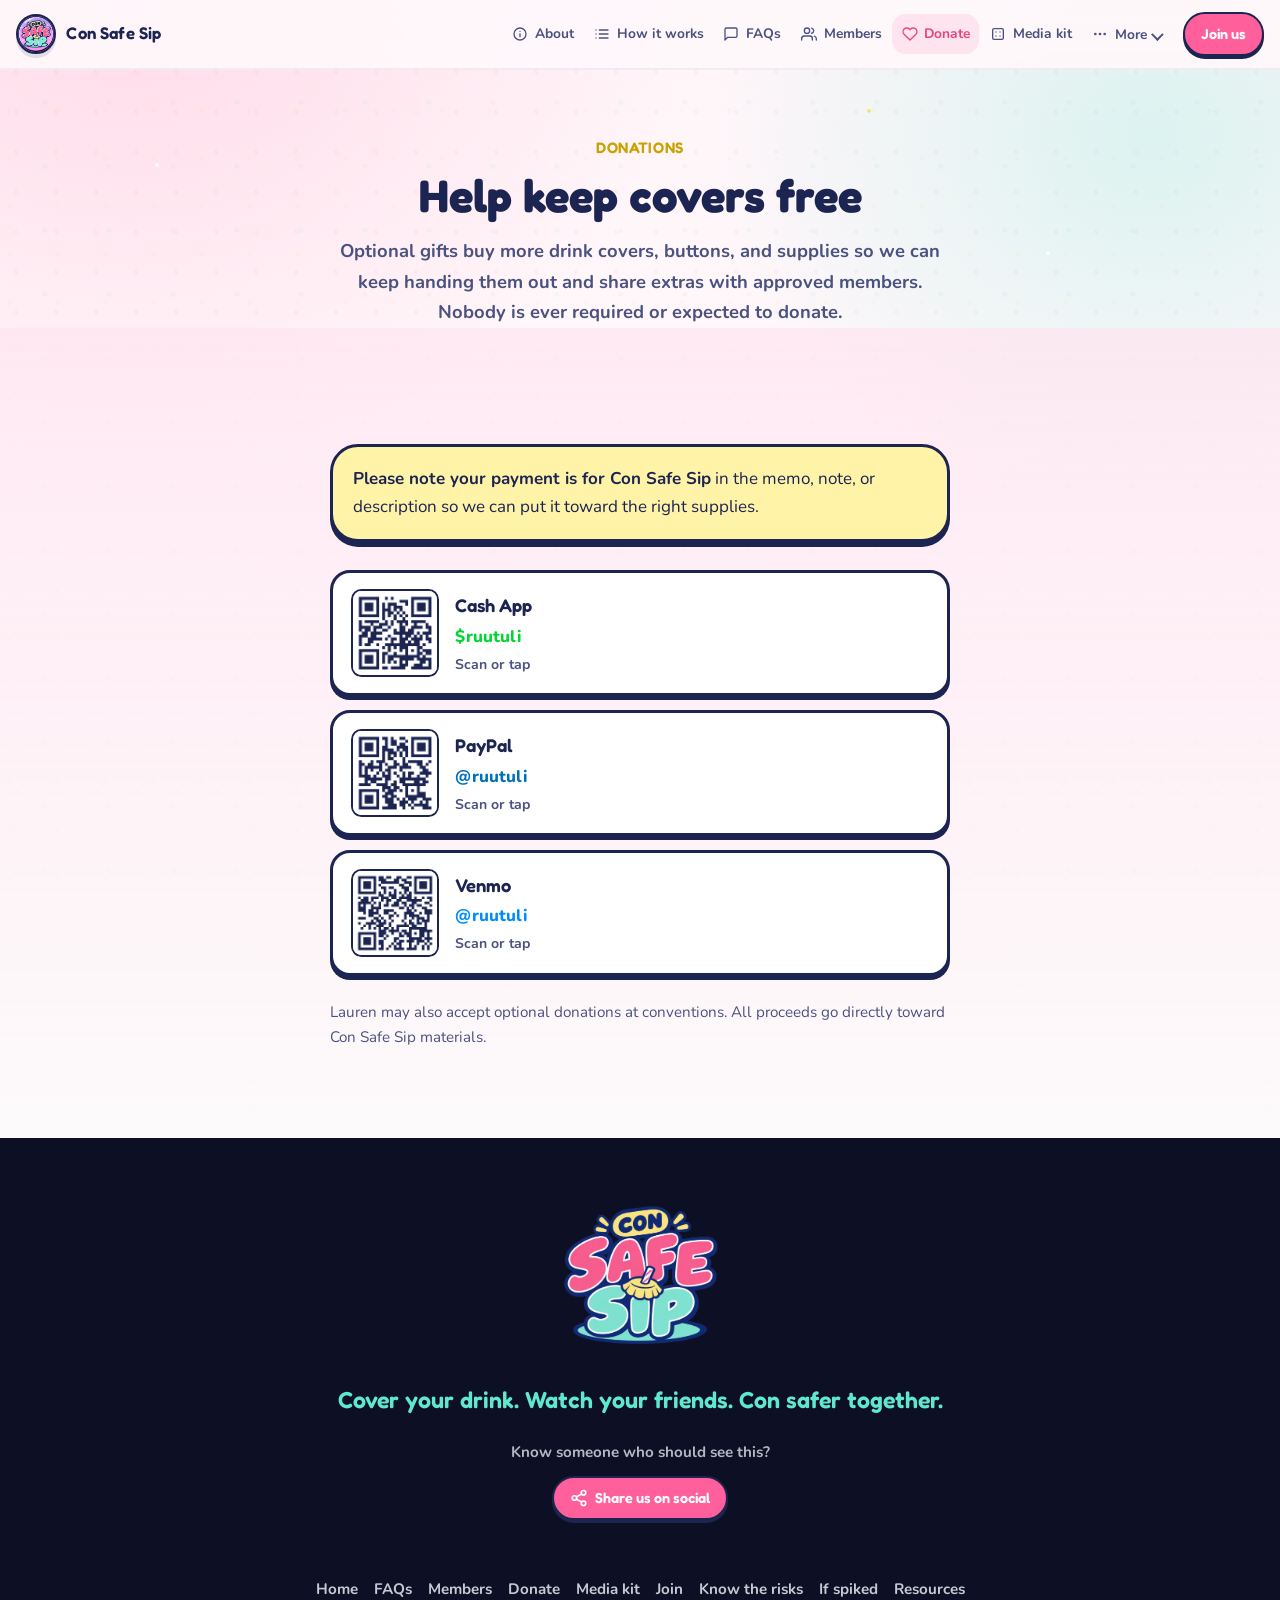
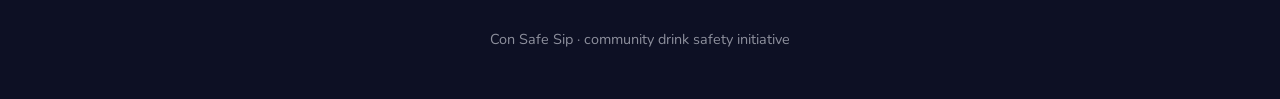
==== commit f8781769: "Enhance social sharing functionality across multiple pages - Updated share text for clarity and cons" ====
--- a/donations.html
+++ b/donations.html
@@ -297,7 +297,8 @@
           id="share-site"
           data-share-url="https://consafesip.info/"
           data-share-title="Con Safe Sip"
-          data-share-text="Cover your drink. Watch your friends. Free drink covers and drink-spiking awareness for conventions, parties, and meetups."
+          data-share-text="Cover your drink. Watch your friends. Free drink covers & drink-spiking awareness for cons, parties, & meetups."
+          data-share-image="assets/og-share.jpg"
         >
           <svg class="footer-share__ico" viewBox="0 0 24 24" width="18" height="18" aria-hidden="true" fill="none" stroke="currentColor" stroke-width="2.25" stroke-linecap="round" stroke-linejoin="round">
             <circle cx="18" cy="5" r="3" />
@@ -308,6 +309,23 @@
           Share us on social
         </button>
         <div class="footer-share__menu" id="share-menu" hidden>
+          <button type="button" class="footer-share__option" id="share-native" hidden>
+            Share graphic…
+          </button>
+          <button type="button" class="footer-share__option" id="share-download">
+            Download graphic
+          </button>
+          <a
+            class="footer-share__option"
+            href="https://www.facebook.com/sharer/sharer.php?u=https%3A%2F%2Fconsafesip.info%2F"
+            target="_blank"
+            rel="noopener noreferrer"
+          >
+            Share on Facebook
+          </a>
+          <button type="button" class="footer-share__option" id="share-instagram">
+            Share on Instagram
+          </button>
           <a
             class="footer-share__option"
             href="https://twitter.com/intent/tweet?text=Cover%20your%20drink.%20Watch%20your%20friends.%20Free%20drink%20covers%20%26%20drink-spiking%20awareness%20for%20cons%2C%20parties%2C%20%26%20meetups.&url=https%3A%2F%2Fconsafesip.info%2F"
@@ -318,14 +336,6 @@
           </a>
           <a
             class="footer-share__option"
-            href="https://www.facebook.com/sharer/sharer.php?u=https%3A%2F%2Fconsafesip.info%2F"
-            target="_blank"
-            rel="noopener noreferrer"
-          >
-            Share on Facebook
-          </a>
-          <a
-            class="footer-share__option"
             href="https://bsky.app/intent/compose?text=Cover%20your%20drink.%20Watch%20your%20friends.%20Free%20drink%20covers%20%26%20drink-spiking%20awareness%20for%20cons%2C%20parties%2C%20%26%20meetups.%20https%3A%2F%2Fconsafesip.info%2F"
             target="_blank"
             rel="noopener noreferrer"
@@ -333,7 +343,7 @@
             Share on Bluesky
           </a>
           <button type="button" class="footer-share__option" id="share-copy">
-            Copy link
+            Copy caption + link
           </button>
         </div>
         <p class="footer-share__status" id="share-status" aria-live="polite"></p>
--- a/styles.css
+++ b/styles.css
@@ -1467,6 +1467,10 @@
   display: none;
 }
 
+.footer-share__option[hidden] {
+  display: none;
+}
+
 .footer-share__option {
   appearance: none;
   display: inline-flex;
